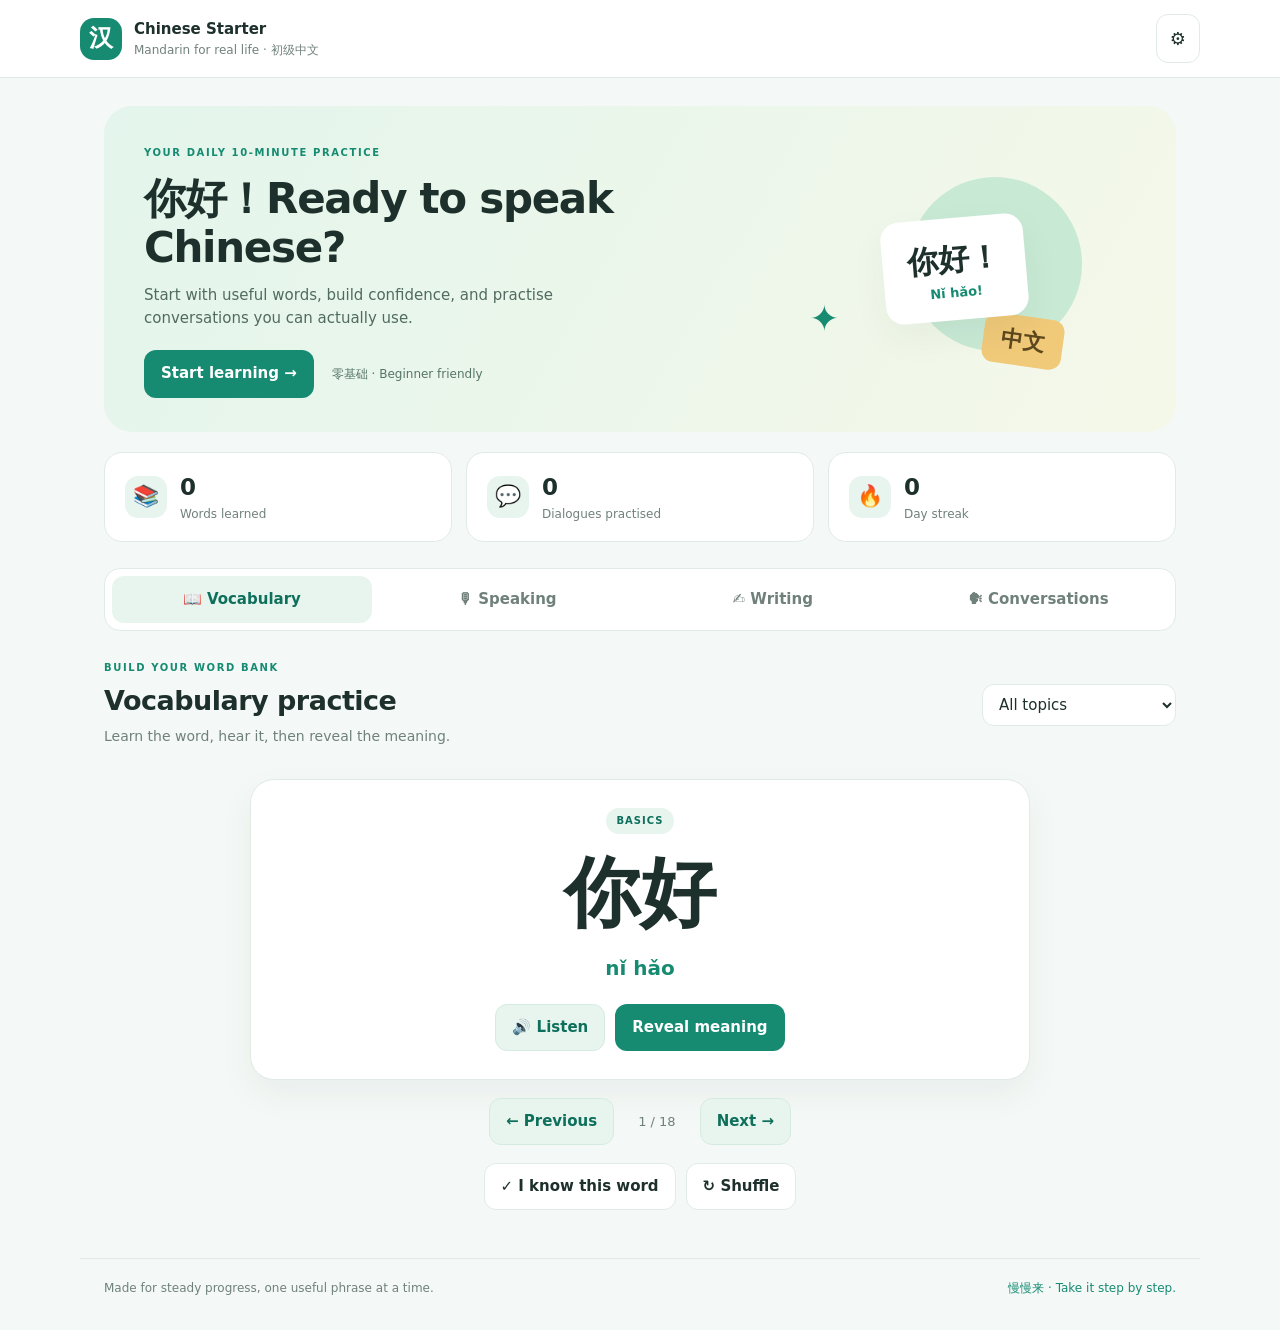
==== web/index.html @ 2f26beed "Update" ====
<!doctype html>
<html lang="en">
<head>
<meta charset="utf-8"><meta name="viewport" content="width=device-width,initial-scale=1,viewport-fit=cover">
<meta name="theme-color" content="#168b72"><meta name="description" content="Learn beginner Mandarin through vocabulary, speaking, writing and real-life conversations.">
<link rel="manifest" href="manifest.webmanifest"><link rel="stylesheet" href="styles.css">
<title>Chinese Starter · Mandarin for real life</title>
</head>
<body>
<header class="topbar">
  <div class="brand"><div class="logo">汉</div><div><strong>Chinese Starter</strong><small>Mandarin for real life · 初级中文</small></div></div>
  <button id="settingsBtn" class="icon-btn" aria-label="Settings">⚙</button>
</header>
<main>
<section class="hero">
  <div><span class="eyebrow">YOUR DAILY 10-MINUTE PRACTICE</span><h1>你好！Ready to speak Chinese?</h1><p>Start with useful words, build confidence, and practise conversations you can actually use.</p><div class="hero-actions"><button class="primary" data-go="vocab">Start learning <span>→</span></button><span class="hero-note">零基础 · Beginner friendly</span></div></div>
  <div class="hero-art" aria-hidden="true"><div class="sun"></div><div class="speech">你好！<small>Nǐ hǎo!</small></div><div class="book">中文</div><div class="plant">✦</div></div>
</section>
<section class="stats">
 <div class="stat"><span class="stat-icon">📚</span><div><strong id="wordsStat">0</strong><small>Words learned</small></div></div>
 <div class="stat"><span class="stat-icon">💬</span><div><strong id="dialogsStat">0</strong><small>Dialogues practised</small></div></div>
 <div class="stat"><span class="stat-icon">🔥</span><div><strong id="streakStat">0</strong><small>Day streak</small></div></div>
</section>
<nav class="tabs" aria-label="Learning sections">
<button class="tab active" data-tab="vocab">📖 Vocabulary</button><button class="tab" data-tab="speaking">🎙 Speaking</button><button class="tab" data-tab="writing">✍️ Writing</button><button class="tab" data-tab="conversation">🗣 Conversations</button>
</nav>
<section id="vocab" class="panel active">
 <div class="section-head"><div><span class="eyebrow">BUILD YOUR WORD BANK</span><h2>Vocabulary practice</h2><p>Learn the word, hear it, then reveal the meaning.</p></div><select id="vocabCategory" aria-label="Vocabulary category"><option value="all">All topics</option><option value="basics">Basics</option><option value="daily">Daily life</option><option value="work">At work</option><option value="meeting">Customer meetings</option></select></div>
 <div class="flashcard" id="flashcard"><span id="wordTag" class="pill">BASICS</span><div id="hanzi" class="hanzi">你好</div><div id="pinyin" class="pinyin">nǐ hǎo</div><div id="meaning" class="meaning hidden">Hello</div><div id="example" class="example hidden"></div><div class="card-actions"><button id="audioBtn" class="secondary">🔊 Listen</button><button id="revealBtn" class="primary">Reveal meaning</button></div></div>
 <div class="practice-nav"><button id="prevWord" class="secondary">← Previous</button><span id="wordCounter">1 / 1</span><button id="nextWord" class="secondary">Next →</button></div>
 <div class="inline-actions"><button id="knownBtn" class="outline">✓ I know this word</button><button id="shuffleBtn" class="outline">↻ Shuffle</button></div>
</section>
<section id="speaking" class="panel">
 <div class="section-head"><div><span class="eyebrow">LISTEN · REPEAT · IMPROVE</span><h2>Speaking studio</h2><p>Listen to a phrase, say it aloud, and check your confidence.</p></div></div>
 <div class="practice-card"><label for="speakTopic">Choose a phrase</label><select id="speakTopic"></select><div id="speakHanzi" class="hanzi medium">请再说一遍。</div><div id="speakPinyin" class="pinyin">qǐng zài shuō yí biàn</div><p id="speakMeaning" class="meaning">Please say that again.</p><div class="button-row"><button id="speakAudio" class="primary">🔊 Listen</button><button id="micBtn" class="secondary">🎙 Try speaking</button></div><p id="speechResult" class="feedback" aria-live="polite">Tip: speak slowly and clearly. Speech recognition varies by browser and device.</p><div class="self-rating"><span>How did it feel?</span><button data-rating="again">Try again</button><button data-rating="good">Good</button><button data-rating="easy">Easy</button></div></div>
 <div class="tip-box">💡 <strong>Beginner tip:</strong> Mandarin has four main tones. Copy the rhythm first; accuracy will improve with repetition.</div>
</section>
<section id="writing" class="panel">
 <div class="section-head"><div><span class="eyebrow">READ · COPY · RECALL</span><h2>Writing practice</h2><p>Copy the characters and test your memory.</p></div></div>
 <div class="practice-card writing-card"><div class="writing-top"><div><span class="pill">COPY THIS</span><div id="writeHanzi" class="hanzi">谢谢</div><div id="writePinyin" class="pinyin">xiè xie</div><p id="writeMeaning" class="meaning">Thank you</p></div><button id="writeAudio" class="secondary">🔊 Hear it</button></div><div class="writing-grid"><div class="trace"><span class="muted">Character guide</span><div id="traceHanzi">谢 谢</div><small>Look at each character's shape and order.</small></div><div><label for="writeInput">Write the Chinese characters</label><input id="writeInput" autocomplete="off" placeholder="Type the characters here"><label for="writePinyinInput">Or type the pinyin</label><input id="writePinyinInput" autocomplete="off" placeholder="e.g. xie xie"><button id="checkWriting" class="primary full">Check my answer</button><p id="writeFeedback" class="feedback" aria-live="polite"></p></div></div><button id="nextWriting" class="secondary">Next writing prompt →</button></div>
</section>
<section id="conversation" class="panel">
 <div class="section-head"><div><span class="eyebrow">REAL CHINESE FOR REAL SITUATIONS</span><h2>Conversation role-play</h2><p>Read both roles, listen to each line, and practise speaking naturally.</p></div></div>
 <div class="conversation-layout"><aside class="scenario-list" id="scenarioList"></aside><article class="dialogue"><div class="dialogue-head"><div><span class="pill" id="scenarioTag">DAILY LIFE</span><h3 id="scenarioTitle">Meeting someone</h3><p id="scenarioDesc">Introduce yourself politely.</p></div><button id="playAll" class="secondary">▶ Play lines</button></div><div id="dialogueLines" class="dialogue-lines"></div><div class="roleplay"><label for="roleSelect">Practise as</label><select id="roleSelect"><option value="A">Person A</option><option value="B">Person B</option></select><button id="roleplayBtn" class="primary">Start role-play</button><p id="roleplayPrompt" class="feedback">Choose a role and practise your lines aloud.</p></div><button id="completeDialogue" class="outline full">✓ Mark conversation complete</button></article></div>
</section>
</main>
<footer>Made for steady progress, one useful phrase at a time. <span>慢慢来 · Take it step by step.</span></footer>
<dialog id="settingsDialog"><form method="dialog" id="settingsForm"><div class="dialog-title"><div><span class="eyebrow">MAKE IT YOURS</span><h2>Settings</h2></div><button class="icon-btn" value="cancel" aria-label="Close">✕</button></div><label for="themeSelect">Appearance</label><select id="themeSelect"><option value="light">Light</option><option value="dark">Dark</option></select><label for="accentSelect">Accent colour</label><select id="accentSelect"><option value="#168b72">Jade green</option><option value="#3978d4">Calm blue</option><option value="#9a62c7">Lavender</option><option value="#e17848">Warm orange</option><option value="#d04e78">Rose</option></select><p class="muted">Your learning progress and preferences are stored on this device.</p><button class="primary full" id="saveSettings" value="default">Save settings</button></form></dialog>
<script src="app.js"></script>
</body></html>
---- web/styles.css ----
:root{--accent:#168b72;--accent-dark:#0e6f5b;--bg:#f4f8f6;--surface:#fff;--text:#1d302b;--muted:#70817b;--line:#e1ebe6;--soft:#e8f5ef;--shadow:0 14px 36px #173b2b0d}*{box-sizing:border-box}body{margin:0;background:var(--bg);color:var(--text);font:15px/1.55 Inter,ui-sans-serif,system-ui,-apple-system,"Segoe UI",sans-serif}button,input,select{font:inherit}button,select,input{border-radius:12px}button{cursor:pointer;transition:transform .15s,opacity .15s}button:hover{transform:translateY(-1px)}button:focus-visible,input:focus-visible,select:focus-visible{outline:3px solid #74c9b2;outline-offset:2px}.topbar{height:78px;display:flex;align-items:center;justify-content:space-between;padding:0 max(24px,calc((100vw - 1120px)/2));background:var(--surface);border-bottom:1px solid var(--line)}.brand{display:flex;align-items:center;gap:12px}.brand strong,.brand small{display:block}.brand small{font-size:12px;color:var(--muted)}.logo{display:grid;place-items:center;width:42px;height:42px;border-radius:14px;background:var(--accent);color:white;font-size:24px;font-weight:800}.icon-btn{border:1px solid var(--line);background:var(--surface);color:var(--text);padding:10px 13px;font-size:18px}main{max-width:1120px;margin:auto;padding:28px 24px 48px}.hero{display:grid;grid-template-columns:1.25fr .75fr;gap:24px;align-items:center;min-height:265px;padding:34px 40px;border-radius:28px;background:linear-gradient(120deg,#e3f5ec,#f5f8e9);overflow:hidden}.eyebrow{font-size:10px;letter-spacing:1.6px;font-weight:800;color:var(--accent)}h1{font-size:clamp(28px,4vw,42px);line-height:1.15;letter-spacing:-1.3px;margin:12px 0}h2{font-size:27px;line-height:1.2;letter-spacing:-.5px;margin:7px 0}h3{margin:8px 0;font-size:21px}p{margin:8px 0;color:var(--muted)}.hero p{max-width:490px;color:#516b60}.hero-actions{display:flex;align-items:center;gap:18px;margin-top:20px}.hero-note{font-size:12px;color:#567468}.primary,.secondary,.outline{padding:11px 16px;border:1px solid transparent;font-weight:700}.primary{background:var(--accent);color:#fff}.primary:hover{background:var(--accent-dark)}.secondary{background:var(--soft);color:var(--accent-dark);border-color:#d5ebe0}.outline{background:var(--surface);border-color:var(--line);color:var(--text)}.hero-art{height:200px;position:relative;display:grid;place-items:center}.sun{position:absolute;width:174px;height:174px;border-radius:50%;background:#c8e9d4;right:15%;top:8px}.speech{z-index:1;background:white;padding:17px 25px;border-radius:18px;box-shadow:var(--shadow);font-size:31px;font-weight:800;transform:rotate(-5deg);text-align:center}.speech small{display:block;font-size:13px;color:var(--accent);font-weight:600}.book{position:absolute;bottom:3px;right:20%;background:#f0c979;color:#5d481d;border-radius:12px;padding:8px 18px;font-size:22px;font-weight:800;transform:rotate(8deg)}.plant{position:absolute;left:10%;bottom:22px;font-size:36px;color:var(--accent)}.stats{display:grid;grid-template-columns:repeat(3,1fr);gap:14px;margin:20px 0}.stat{display:flex;align-items:center;gap:13px;background:var(--surface);padding:17px 20px;border:1px solid var(--line);border-radius:18px}.stat-icon{width:42px;height:42px;border-radius:13px;background:var(--soft);display:grid;place-items:center;font-size:21px}.stat strong,.stat small{display:block}.stat strong{font-size:23px}.stat small{color:var(--muted);font-size:12px}.tabs{display:flex;gap:6px;overflow:auto;padding:7px;background:var(--surface);border:1px solid var(--line);border-radius:16px;margin:26px 0 22px}.tab{white-space:nowrap;flex:1;padding:12px 14px;border:0;background:transparent;color:var(--muted);font-weight:700}.tab.active{background:var(--soft);color:var(--accent-dark)}.panel{display:none}.panel.active{display:block;animation:fade .22s ease}@keyframes fade{from{opacity:.5;transform:translateY(3px)}to{opacity:1;transform:none}}.section-head{display:flex;justify-content:space-between;align-items:center;gap:20px;margin:24px 0}.section-head p{font-size:14px}.section-head select,select,input{padding:10px 12px;border:1px solid var(--line);background:var(--surface);color:var(--text)}.flashcard,.practice-card{max-width:780px;margin:0 auto;background:var(--surface);border:1px solid var(--line);border-radius:24px;padding:28px;box-shadow:var(--shadow);text-align:center}.pill{display:inline-block;border-radius:999px;background:var(--soft);color:var(--accent-dark);padding:5px 10px;font-size:10px;letter-spacing:1px;font-weight:800}.hanzi{font-size:76px;font-weight:800;line-height:1.3;margin:10px 0;color:var(--text);font-family:"Noto Sans CJK SC","Microsoft YaHei",sans-serif}.hanzi.medium{font-size:52px}.pinyin{font-size:20px;color:var(--accent);font-weight:650}.meaning{font-weight:700;margin:10px 0;color:var(--text)}.example{padding:12px;background:var(--bg);border-radius:12px;margin:14px auto;max-width:540px}.hidden{display:none!important}.card-actions,.button-row{display:flex;justify-content:center;gap:10px;margin-top:20px}.practice-nav{display:flex;justify-content:center;align-items:center;gap:24px;margin:18px}.practice-nav span{font-size:13px;color:var(--muted)}.inline-actions{display:flex;justify-content:center;gap:10px}.practice-card{text-align:left;max-width:850px}.practice-card>label,.practice-card label,.dialog label,form label{display:block;font-size:12px;font-weight:750;margin:12px 0 6px;color:var(--muted)}.practice-card select{width:100%;max-width:100%}.practice-card .hanzi,.practice-card .pinyin,.practice-card .meaning{text-align:center}.feedback{font-size:13px;min-height:22px;margin:12px 0}.self-rating{display:flex;gap:8px;align-items:center;flex-wrap:wrap;border-top:1px solid var(--line);padding-top:16px;margin-top:18px}.self-rating span{margin-right:auto;color:var(--muted);font-size:13px}.self-rating button{background:var(--bg);border:1px solid var(--line);padding:7px 12px;color:var(--text)}.tip-box{max-width:850px;margin:15px auto;background:#fff8e7;color:#7c622a;border-radius:14px;padding:14px 17px;font-size:13px}.tip-box strong{color:#61491d}.writing-top{display:flex;justify-content:space-between;align-items:flex-start;border-bottom:1px solid var(--line);padding-bottom:20px}.writing-top .hanzi,.writing-top .pinyin,.writing-top .meaning{text-align:left}.writing-grid{display:grid;grid-template-columns:1fr 1fr;gap:22px;margin:20px 0}.trace{border:1px dashed #b8d6c8;background:var(--bg);border-radius:16px;padding:18px;text-align:center;display:flex;flex-direction:column;justify-content:center;min-height:210px}.trace #traceHanzi{font-size:55px;font-weight:800;color:#8db7a5;letter-spacing:9px;margin:12px 0}.trace small,.muted{color:var(--muted);font-size:12px}.writing-grid input{width:100%;margin-bottom:8px}.full{width:100%;margin-top:8px}.conversation-layout{display:grid;grid-template-columns:260px 1fr;gap:18px}.scenario-list{display:flex;flex-direction:column;gap:8px}.scenario-btn{text-align:left;padding:14px;background:var(--surface);border:1px solid var(--line);color:var(--text);border-radius:14px}.scenario-btn strong,.scenario-btn small{display:block}.scenario-btn small{color:var(--muted);margin-top:3px}.scenario-btn.active{border-color:var(--accent);background:var(--soft)}.dialogue{background:var(--surface);border:1px solid var(--line);border-radius:22px;padding:24px}.dialogue-head{display:flex;justify-content:space-between;gap:12px;align-items:flex-start;border-bottom:1px solid var(--line);padding-bottom:15px}.dialogue-head p{font-size:13px}.dialogue-lines{padding:14px 0}.line{display:grid;grid-template-columns:36px 1fr auto;gap:10px;align-items:center;padding:12px;border-radius:13px;margin:7px 0;background:var(--bg)}.line.mine{border:1px solid #a7d9c5;background:var(--soft)}.speaker{width:32px;height:32px;border-radius:50%;background:var(--surface);display:grid;place-items:center;font-weight:800;color:var(--accent)}.line strong{display:block;font-size:17px}.line .line-pinyin{color:var(--accent);font-size:12px}.line .line-en{font-size:12px;color:var(--muted)}.line button{background:transparent;border:1px solid var(--line);padding:7px}.roleplay{padding:15px;background:var(--bg);border-radius:14px;margin-bottom:12px}.roleplay select{margin-left:8px}.roleplay .primary{margin-left:8px}footer{max-width:1120px;margin:auto;padding:20px 24px 32px;color:var(--muted);font-size:12px;border-top:1px solid var(--line);display:flex;justify-content:space-between}footer span{color:var(--accent)}dialog{border:1px solid var(--line);border-radius:22px;background:var(--surface);color:var(--text);padding:24px;width:min(420px,calc(100% - 32px));box-shadow:0 20px 80px #0003}dialog::backdrop{background:#10251d80}.dialog-title{display:flex;justify-content:space-between;align-items:center;margin-bottom:20px}dialog select{width:100%;margin-bottom:10px}body.dark{--bg:#14211d;--surface:#1d2d27;--text:#e9f4ee;--muted:#a5b8af;--line:#31483e;--soft:#263f35;--shadow:0 14px 36px #0002}body.dark .hero{background:linear-gradient(120deg,#223e32,#303d2c)}body.dark .hero p{color:#c0d1c7}body.dark .tip-box{background:#3e3825;color:#f3dca0}body.dark .tip-box strong{color:#ffe8a9}body.dark .sun{background:#315d48}body.dark .speech{background:#e9f4ee;color:#1d302b}body.dark .book{color:#493715}body.dark .line.mine{background:#263f35}body.dark .hero-note{color:#b5cfc0}@media(max-width:720px){main{padding:18px 14px 32px}.topbar{height:68px;padding:0 16px}.hero{grid-template-columns:1fr;padding:25px 22px;min-height:auto}.hero-art{height:130px}.sun{width:120px;height:120px;right:25%;top:0}.speech{font-size:25px;padding:10px 20px}.book{right:24%;bottom:0}.plant{left:16%;bottom:12px}.stats{gap:8px}.stat{padding:12px 9px;gap:7px;flex-direction:column;align-items:flex-start}.stat-icon{width:32px;height:32px;font-size:17px}.stat strong{font-size:19px}.stat small{font-size:10px}.tabs{margin:20px 0 16px}.tab{padding:10px;font-size:12px}.section-head{align-items:flex-start;flex-direction:column}.section-head select{width:100%}.flashcard,.practice-card{padding:20px 15px}.hanzi{font-size:64px}.writing-grid{grid-template-columns:1fr}.trace{min-height:150px}.conversation-layout{grid-template-columns:1fr}.scenario-list{display:grid;grid-template-columns:1fr 1fr}.scenario-btn{padding:11px}.dialogue{padding:15px}.dialogue-head{flex-direction:column}.line{grid-template-columns:30px 1fr auto;gap:7px;padding:9px}.line strong{font-size:16px}.roleplay select,.roleplay .primary{margin:8px 5px 0 0}footer{padding:18px 15px;gap:12px;flex-direction:column}}
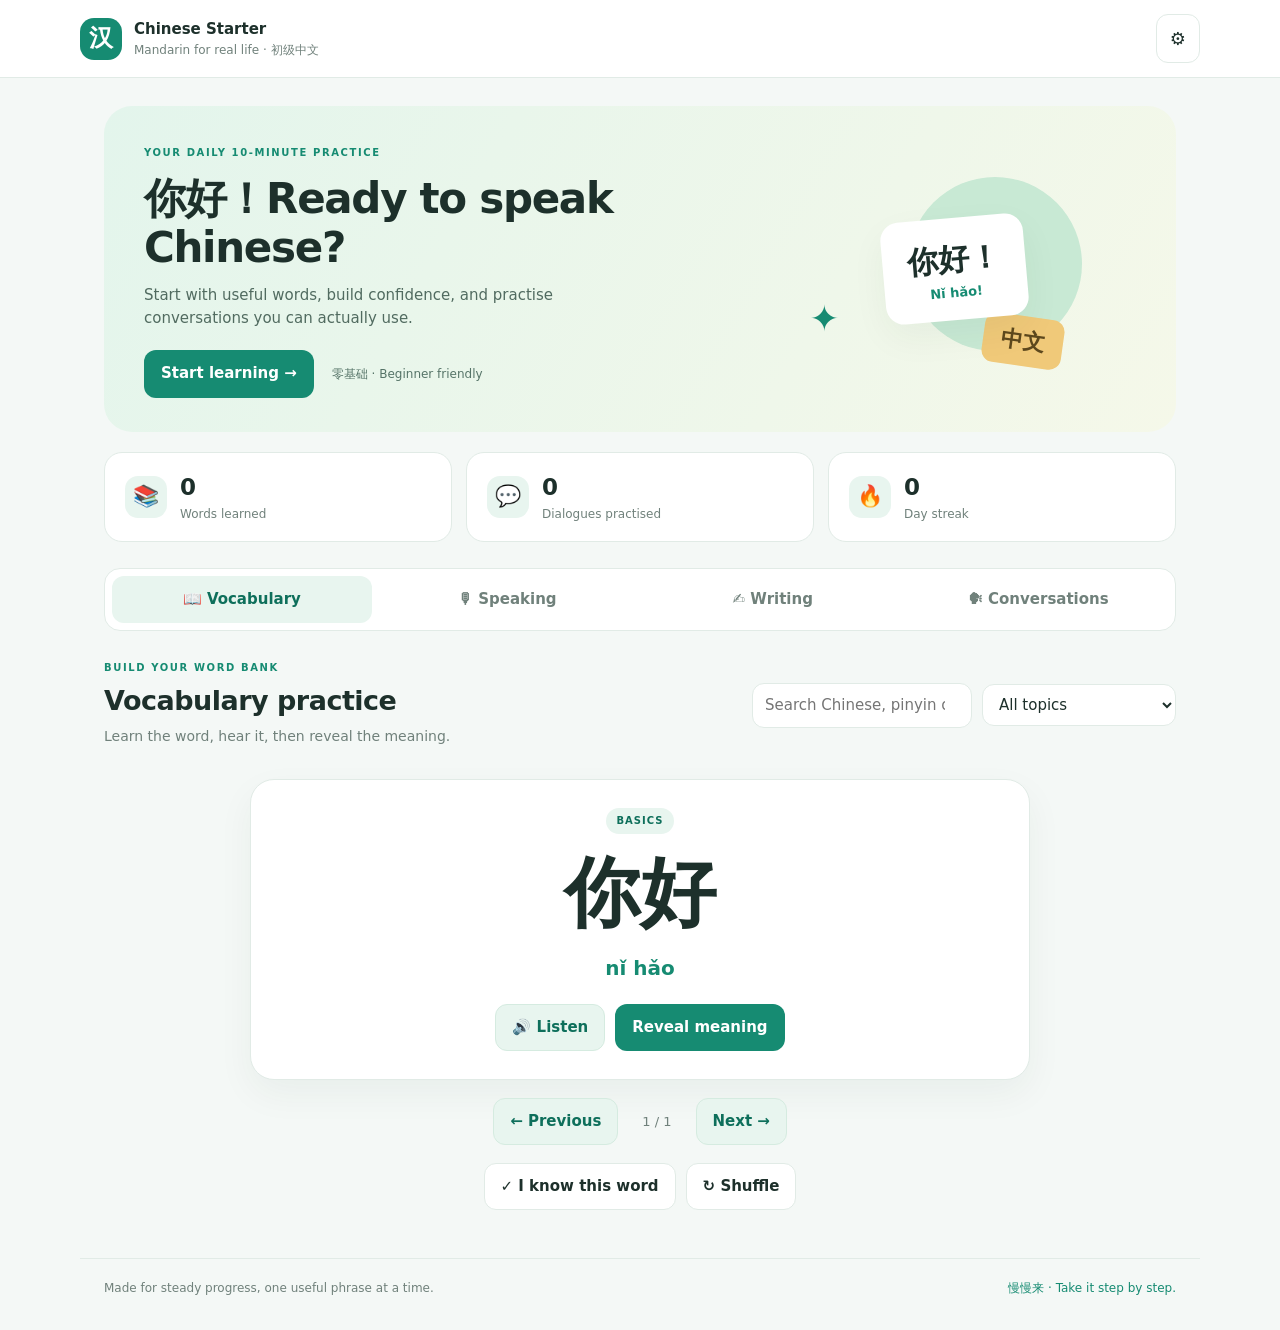
==== commit fbdb67a6: "Update" ====
--- a/web/index.html
+++ b/web/index.html
@@ -25,7 +25,7 @@
 <button class="tab active" data-tab="vocab">📖 Vocabulary</button><button class="tab" data-tab="speaking">🎙 Speaking</button><button class="tab" data-tab="writing">✍️ Writing</button><button class="tab" data-tab="conversation">🗣 Conversations</button>
 </nav>
 <section id="vocab" class="panel active">
- <div class="section-head"><div><span class="eyebrow">BUILD YOUR WORD BANK</span><h2>Vocabulary practice</h2><p>Learn the word, hear it, then reveal the meaning.</p></div><select id="vocabCategory" aria-label="Vocabulary category"><option value="all">All topics</option><option value="basics">Basics</option><option value="daily">Daily life</option><option value="work">At work</option><option value="meeting">Customer meetings</option></select></div>
+ <div class="section-head"><div><span class="eyebrow">BUILD YOUR WORD BANK</span><h2>Vocabulary practice</h2><p>Learn the word, hear it, then reveal the meaning.</p></div><div class="vocab-controls"><input id="vocabSearch" type="search" placeholder="Search Chinese, pinyin or English…" aria-label="Search vocabulary"><select id="vocabCategory" aria-label="Vocabulary category"><option value="all">All topics</option><option value="basics">Basics</option><option value="daily">Daily life</option><option value="work">At work</option><option value="meeting">Customer meetings</option></select></div></div>
  <div class="flashcard" id="flashcard"><span id="wordTag" class="pill">BASICS</span><div id="hanzi" class="hanzi">你好</div><div id="pinyin" class="pinyin">nǐ hǎo</div><div id="meaning" class="meaning hidden">Hello</div><div id="example" class="example hidden"></div><div class="card-actions"><button id="audioBtn" class="secondary">🔊 Listen</button><button id="revealBtn" class="primary">Reveal meaning</button></div></div>
  <div class="practice-nav"><button id="prevWord" class="secondary">← Previous</button><span id="wordCounter">1 / 1</span><button id="nextWord" class="secondary">Next →</button></div>
  <div class="inline-actions"><button id="knownBtn" class="outline">✓ I know this word</button><button id="shuffleBtn" class="outline">↻ Shuffle</button></div>
@@ -41,7 +41,7 @@
 </section>
 <section id="conversation" class="panel">
  <div class="section-head"><div><span class="eyebrow">REAL CHINESE FOR REAL SITUATIONS</span><h2>Conversation role-play</h2><p>Read both roles, listen to each line, and practise speaking naturally.</p></div></div>
- <div class="conversation-layout"><aside class="scenario-list" id="scenarioList"></aside><article class="dialogue"><div class="dialogue-head"><div><span class="pill" id="scenarioTag">DAILY LIFE</span><h3 id="scenarioTitle">Meeting someone</h3><p id="scenarioDesc">Introduce yourself politely.</p></div><button id="playAll" class="secondary">▶ Play lines</button></div><div id="dialogueLines" class="dialogue-lines"></div><div class="roleplay"><label for="roleSelect">Practise as</label><select id="roleSelect"><option value="A">Person A</option><option value="B">Person B</option></select><button id="roleplayBtn" class="primary">Start role-play</button><p id="roleplayPrompt" class="feedback">Choose a role and practise your lines aloud.</p></div><button id="completeDialogue" class="outline full">✓ Mark conversation complete</button></article></div>
+ <div class="conversation-tip">Choose a situation, listen to each line, then practise your role. Customer dialogues use polite 您 (nín).</div><div class="conversation-layout"><aside class="scenario-list" id="scenarioList"></aside><article class="dialogue"><div class="dialogue-head"><div><span class="pill" id="scenarioTag">DAILY LIFE</span><h3 id="scenarioTitle">Meeting someone</h3><p id="scenarioDesc">Introduce yourself politely.</p></div><button id="playAll" class="secondary">▶ Play lines</button></div><div id="dialogueLines" class="dialogue-lines"></div><div class="roleplay"><label for="roleSelect">Practise as</label><select id="roleSelect"><option value="A">Person A</option><option value="B">Person B</option></select><button id="roleplayBtn" class="primary">Start role-play</button><p id="roleplayPrompt" class="feedback">Choose a role and practise your lines aloud.</p></div><button id="completeDialogue" class="outline full">✓ Mark conversation complete</button></article></div>
 </section>
 </main>
 <footer>Made for steady progress, one useful phrase at a time. <span>慢慢来 · Take it step by step.</span></footer>
--- a/web/styles.css
+++ b/web/styles.css
@@ -1 +1,11 @@
-:root{--accent:#168b72;--accent-dark:#0e6f5b;--bg:#f4f8f6;--surface:#fff;--text:#1d302b;--muted:#70817b;--line:#e1ebe6;--soft:#e8f5ef;--shadow:0 14px 36px #173b2b0d}*{box-sizing:border-box}body{margin:0;background:var(--bg);color:var(--text);font:15px/1.55 Inter,ui-sans-serif,system-ui,-apple-system,"Segoe UI",sans-serif}button,input,select{font:inherit}button,select,input{border-radius:12px}button{cursor:pointer;transition:transform .15s,opacity .15s}button:hover{transform:translateY(-1px)}button:focus-visible,input:focus-visible,select:focus-visible{outline:3px solid #74c9b2;outline-offset:2px}.topbar{height:78px;display:flex;align-items:center;justify-content:space-between;padding:0 max(24px,calc((100vw - 1120px)/2));background:var(--surface);border-bottom:1px solid var(--line)}.brand{display:flex;align-items:center;gap:12px}.brand strong,.brand small{display:block}.brand small{font-size:12px;color:var(--muted)}.logo{display:grid;place-items:center;width:42px;height:42px;border-radius:14px;background:var(--accent);color:white;font-size:24px;font-weight:800}.icon-btn{border:1px solid var(--line);background:var(--surface);color:var(--text);padding:10px 13px;font-size:18px}main{max-width:1120px;margin:auto;padding:28px 24px 48px}.hero{display:grid;grid-template-columns:1.25fr .75fr;gap:24px;align-items:center;min-height:265px;padding:34px 40px;border-radius:28px;background:linear-gradient(120deg,#e3f5ec,#f5f8e9);overflow:hidden}.eyebrow{font-size:10px;letter-spacing:1.6px;font-weight:800;color:var(--accent)}h1{font-size:clamp(28px,4vw,42px);line-height:1.15;letter-spacing:-1.3px;margin:12px 0}h2{font-size:27px;line-height:1.2;letter-spacing:-.5px;margin:7px 0}h3{margin:8px 0;font-size:21px}p{margin:8px 0;color:var(--muted)}.hero p{max-width:490px;color:#516b60}.hero-actions{display:flex;align-items:center;gap:18px;margin-top:20px}.hero-note{font-size:12px;color:#567468}.primary,.secondary,.outline{padding:11px 16px;border:1px solid transparent;font-weight:700}.primary{background:var(--accent);color:#fff}.primary:hover{background:var(--accent-dark)}.secondary{background:var(--soft);color:var(--accent-dark);border-color:#d5ebe0}.outline{background:var(--surface);border-color:var(--line);color:var(--text)}.hero-art{height:200px;position:relative;display:grid;place-items:center}.sun{position:absolute;width:174px;height:174px;border-radius:50%;background:#c8e9d4;right:15%;top:8px}.speech{z-index:1;background:white;padding:17px 25px;border-radius:18px;box-shadow:var(--shadow);font-size:31px;font-weight:800;transform:rotate(-5deg);text-align:center}.speech small{display:block;font-size:13px;color:var(--accent);font-weight:600}.book{position:absolute;bottom:3px;right:20%;background:#f0c979;color:#5d481d;border-radius:12px;padding:8px 18px;font-size:22px;font-weight:800;transform:rotate(8deg)}.plant{position:absolute;left:10%;bottom:22px;font-size:36px;color:var(--accent)}.stats{display:grid;grid-template-columns:repeat(3,1fr);gap:14px;margin:20px 0}.stat{display:flex;align-items:center;gap:13px;background:var(--surface);padding:17px 20px;border:1px solid var(--line);border-radius:18px}.stat-icon{width:42px;height:42px;border-radius:13px;background:var(--soft);display:grid;place-items:center;font-size:21px}.stat strong,.stat small{display:block}.stat strong{font-size:23px}.stat small{color:var(--muted);font-size:12px}.tabs{display:flex;gap:6px;overflow:auto;padding:7px;background:var(--surface);border:1px solid var(--line);border-radius:16px;margin:26px 0 22px}.tab{white-space:nowrap;flex:1;padding:12px 14px;border:0;background:transparent;color:var(--muted);font-weight:700}.tab.active{background:var(--soft);color:var(--accent-dark)}.panel{display:none}.panel.active{display:block;animation:fade .22s ease}@keyframes fade{from{opacity:.5;transform:translateY(3px)}to{opacity:1;transform:none}}.section-head{display:flex;justify-content:space-between;align-items:center;gap:20px;margin:24px 0}.section-head p{font-size:14px}.section-head select,select,input{padding:10px 12px;border:1px solid var(--line);background:var(--surface);color:var(--text)}.flashcard,.practice-card{max-width:780px;margin:0 auto;background:var(--surface);border:1px solid var(--line);border-radius:24px;padding:28px;box-shadow:var(--shadow);text-align:center}.pill{display:inline-block;border-radius:999px;background:var(--soft);color:var(--accent-dark);padding:5px 10px;font-size:10px;letter-spacing:1px;font-weight:800}.hanzi{font-size:76px;font-weight:800;line-height:1.3;margin:10px 0;color:var(--text);font-family:"Noto Sans CJK SC","Microsoft YaHei",sans-serif}.hanzi.medium{font-size:52px}.pinyin{font-size:20px;color:var(--accent);font-weight:650}.meaning{font-weight:700;margin:10px 0;color:var(--text)}.example{padding:12px;background:var(--bg);border-radius:12px;margin:14px auto;max-width:540px}.hidden{display:none!important}.card-actions,.button-row{display:flex;justify-content:center;gap:10px;margin-top:20px}.practice-nav{display:flex;justify-content:center;align-items:center;gap:24px;margin:18px}.practice-nav span{font-size:13px;color:var(--muted)}.inline-actions{display:flex;justify-content:center;gap:10px}.practice-card{text-align:left;max-width:850px}.practice-card>label,.practice-card label,.dialog label,form label{display:block;font-size:12px;font-weight:750;margin:12px 0 6px;color:var(--muted)}.practice-card select{width:100%;max-width:100%}.practice-card .hanzi,.practice-card .pinyin,.practice-card .meaning{text-align:center}.feedback{font-size:13px;min-height:22px;margin:12px 0}.self-rating{display:flex;gap:8px;align-items:center;flex-wrap:wrap;border-top:1px solid var(--line);padding-top:16px;margin-top:18px}.self-rating span{margin-right:auto;color:var(--muted);font-size:13px}.self-rating button{background:var(--bg);border:1px solid var(--line);padding:7px 12px;color:var(--text)}.tip-box{max-width:850px;margin:15px auto;background:#fff8e7;color:#7c622a;border-radius:14px;padding:14px 17px;font-size:13px}.tip-box strong{color:#61491d}.writing-top{display:flex;justify-content:space-between;align-items:flex-start;border-bottom:1px solid var(--line);padding-bottom:20px}.writing-top .hanzi,.writing-top .pinyin,.writing-top .meaning{text-align:left}.writing-grid{display:grid;grid-template-columns:1fr 1fr;gap:22px;margin:20px 0}.trace{border:1px dashed #b8d6c8;background:var(--bg);border-radius:16px;padding:18px;text-align:center;display:flex;flex-direction:column;justify-content:center;min-height:210px}.trace #traceHanzi{font-size:55px;font-weight:800;color:#8db7a5;letter-spacing:9px;margin:12px 0}.trace small,.muted{color:var(--muted);font-size:12px}.writing-grid input{width:100%;margin-bottom:8px}.full{width:100%;margin-top:8px}.conversation-layout{display:grid;grid-template-columns:260px 1fr;gap:18px}.scenario-list{display:flex;flex-direction:column;gap:8px}.scenario-btn{text-align:left;padding:14px;background:var(--surface);border:1px solid var(--line);color:var(--text);border-radius:14px}.scenario-btn strong,.scenario-btn small{display:block}.scenario-btn small{color:var(--muted);margin-top:3px}.scenario-btn.active{border-color:var(--accent);background:var(--soft)}.dialogue{background:var(--surface);border:1px solid var(--line);border-radius:22px;padding:24px}.dialogue-head{display:flex;justify-content:space-between;gap:12px;align-items:flex-start;border-bottom:1px solid var(--line);padding-bottom:15px}.dialogue-head p{font-size:13px}.dialogue-lines{padding:14px 0}.line{display:grid;grid-template-columns:36px 1fr auto;gap:10px;align-items:center;padding:12px;border-radius:13px;margin:7px 0;background:var(--bg)}.line.mine{border:1px solid #a7d9c5;background:var(--soft)}.speaker{width:32px;height:32px;border-radius:50%;background:var(--surface);display:grid;place-items:center;font-weight:800;color:var(--accent)}.line strong{display:block;font-size:17px}.line .line-pinyin{color:var(--accent);font-size:12px}.line .line-en{font-size:12px;color:var(--muted)}.line button{background:transparent;border:1px solid var(--line);padding:7px}.roleplay{padding:15px;background:var(--bg);border-radius:14px;margin-bottom:12px}.roleplay select{margin-left:8px}.roleplay .primary{margin-left:8px}footer{max-width:1120px;margin:auto;padding:20px 24px 32px;color:var(--muted);font-size:12px;border-top:1px solid var(--line);display:flex;justify-content:space-between}footer span{color:var(--accent)}dialog{border:1px solid var(--line);border-radius:22px;background:var(--surface);color:var(--text);padding:24px;width:min(420px,calc(100% - 32px));box-shadow:0 20px 80px #0003}dialog::backdrop{background:#10251d80}.dialog-title{display:flex;justify-content:space-between;align-items:center;margin-bottom:20px}dialog select{width:100%;margin-bottom:10px}body.dark{--bg:#14211d;--surface:#1d2d27;--text:#e9f4ee;--muted:#a5b8af;--line:#31483e;--soft:#263f35;--shadow:0 14px 36px #0002}body.dark .hero{background:linear-gradient(120deg,#223e32,#303d2c)}body.dark .hero p{color:#c0d1c7}body.dark .tip-box{background:#3e3825;color:#f3dca0}body.dark .tip-box strong{color:#ffe8a9}body.dark .sun{background:#315d48}body.dark .speech{background:#e9f4ee;color:#1d302b}body.dark .book{color:#493715}body.dark .line.mine{background:#263f35}body.dark .hero-note{color:#b5cfc0}@media(max-width:720px){main{padding:18px 14px 32px}.topbar{height:68px;padding:0 16px}.hero{grid-template-columns:1fr;padding:25px 22px;min-height:auto}.hero-art{height:130px}.sun{width:120px;height:120px;right:25%;top:0}.speech{font-size:25px;padding:10px 20px}.book{right:24%;bottom:0}.plant{left:16%;bottom:12px}.stats{gap:8px}.stat{padding:12px 9px;gap:7px;flex-direction:column;align-items:flex-start}.stat-icon{width:32px;height:32px;font-size:17px}.stat strong{font-size:19px}.stat small{font-size:10px}.tabs{margin:20px 0 16px}.tab{padding:10px;font-size:12px}.section-head{align-items:flex-start;flex-direction:column}.section-head select{width:100%}.flashcard,.practice-card{padding:20px 15px}.hanzi{font-size:64px}.writing-grid{grid-template-columns:1fr}.trace{min-height:150px}.conversation-layout{grid-template-columns:1fr}.scenario-list{display:grid;grid-template-columns:1fr 1fr}.scenario-btn{padding:11px}.dialogue{padding:15px}.dialogue-head{flex-direction:column}.line{grid-template-columns:30px 1fr auto;gap:7px;padding:9px}.line strong{font-size:16px}.roleplay select,.roleplay .primary{margin:8px 5px 0 0}footer{padding:18px 15px;gap:12px;flex-direction:column}}+:root{--accent:#168b72;--accent-dark:#0e6f5b;--bg:#f4f8f6;--surface:#fff;--text:#1d302b;--muted:#70817b;--line:#e1ebe6;--soft:#e8f5ef;--shadow:0 14px 36px #173b2b0d}*{box-sizing:border-box}body{margin:0;background:var(--bg);color:var(--text);font:15px/1.55 Inter,ui-sans-serif,system-ui,-apple-system,"Segoe UI",sans-serif}button,input,select{font:inherit}button,select,input{border-radius:12px}button{cursor:pointer;transition:transform .15s,opacity .15s}button:hover{transform:translateY(-1px)}button:focus-visible,input:focus-visible,select:focus-visible{outline:3px solid #74c9b2;outline-offset:2px}.topbar{height:78px;display:flex;align-items:center;justify-content:space-between;padding:0 max(24px,calc((100vw - 1120px)/2));background:var(--surface);border-bottom:1px solid var(--line)}.brand{display:flex;align-items:center;gap:12px}.brand strong,.brand small{display:block}.brand small{font-size:12px;color:var(--muted)}.logo{display:grid;place-items:center;width:42px;height:42px;border-radius:14px;background:var(--accent);color:white;font-size:24px;font-weight:800}.icon-btn{border:1px solid var(--line);background:var(--surface);color:var(--text);padding:10px 13px;font-size:18px}main{max-width:1120px;margin:auto;padding:28px 24px 48px}.hero{display:grid;grid-template-columns:1.25fr .75fr;gap:24px;align-items:center;min-height:265px;padding:34px 40px;border-radius:28px;background:linear-gradient(120deg,#e3f5ec,#f5f8e9);overflow:hidden}.eyebrow{font-size:10px;letter-spacing:1.6px;font-weight:800;color:var(--accent)}h1{font-size:clamp(28px,4vw,42px);line-height:1.15;letter-spacing:-1.3px;margin:12px 0}h2{font-size:27px;line-height:1.2;letter-spacing:-.5px;margin:7px 0}h3{margin:8px 0;font-size:21px}p{margin:8px 0;color:var(--muted)}.hero p{max-width:490px;color:#516b60}.hero-actions{display:flex;align-items:center;gap:18px;margin-top:20px}.hero-note{font-size:12px;color:#567468}.primary,.secondary,.outline{padding:11px 16px;border:1px solid transparent;font-weight:700}.primary{background:var(--accent);color:#fff}.primary:hover{background:var(--accent-dark)}.secondary{background:var(--soft);color:var(--accent-dark);border-color:#d5ebe0}.outline{background:var(--surface);border-color:var(--line);color:var(--text)}.hero-art{height:200px;position:relative;display:grid;place-items:center}.sun{position:absolute;width:174px;height:174px;border-radius:50%;background:#c8e9d4;right:15%;top:8px}.speech{z-index:1;background:white;padding:17px 25px;border-radius:18px;box-shadow:var(--shadow);font-size:31px;font-weight:800;transform:rotate(-5deg);text-align:center}.speech small{display:block;font-size:13px;color:var(--accent);font-weight:600}.book{position:absolute;bottom:3px;right:20%;background:#f0c979;color:#5d481d;border-radius:12px;padding:8px 18px;font-size:22px;font-weight:800;transform:rotate(8deg)}.plant{position:absolute;left:10%;bottom:22px;font-size:36px;color:var(--accent)}.stats{display:grid;grid-template-columns:repeat(3,1fr);gap:14px;margin:20px 0}.stat{display:flex;align-items:center;gap:13px;background:var(--surface);padding:17px 20px;border:1px solid var(--line);border-radius:18px}.stat-icon{width:42px;height:42px;border-radius:13px;background:var(--soft);display:grid;place-items:center;font-size:21px}.stat strong,.stat small{display:block}.stat strong{font-size:23px}.stat small{color:var(--muted);font-size:12px}.tabs{display:flex;gap:6px;overflow:auto;padding:7px;background:var(--surface);border:1px solid var(--line);border-radius:16px;margin:26px 0 22px}.tab{white-space:nowrap;flex:1;padding:12px 14px;border:0;background:transparent;color:var(--muted);font-weight:700}.tab.active{background:var(--soft);color:var(--accent-dark)}.panel{display:none}.panel.active{display:block;animation:fade .22s ease}@keyframes fade{from{opacity:.5;transform:translateY(3px)}to{opacity:1;transform:none}}.section-head{display:flex;justify-content:space-between;align-items:center;gap:20px;margin:24px 0}.section-head p{font-size:14px}.section-head select,select,input{padding:10px 12px;border:1px solid var(--line);background:var(--surface);color:var(--text)}.flashcard,.practice-card{max-width:780px;margin:0 auto;background:var(--surface);border:1px solid var(--line);border-radius:24px;padding:28px;box-shadow:var(--shadow);text-align:center}.pill{display:inline-block;border-radius:999px;background:var(--soft);color:var(--accent-dark);padding:5px 10px;font-size:10px;letter-spacing:1px;font-weight:800}.hanzi{font-size:76px;font-weight:800;line-height:1.3;margin:10px 0;color:var(--text);font-family:"Noto Sans CJK SC","Microsoft YaHei",sans-serif}.hanzi.medium{font-size:52px}.pinyin{font-size:20px;color:var(--accent);font-weight:650}.meaning{font-weight:700;margin:10px 0;color:var(--text)}.example{padding:12px;background:var(--bg);border-radius:12px;margin:14px auto;max-width:540px}.hidden{display:none!important}.card-actions,.button-row{display:flex;justify-content:center;gap:10px;margin-top:20px}.practice-nav{display:flex;justify-content:center;align-items:center;gap:24px;margin:18px}.practice-nav span{font-size:13px;color:var(--muted)}.inline-actions{display:flex;justify-content:center;gap:10px}.practice-card{text-align:left;max-width:850px}.practice-card>label,.practice-card label,.dialog label,form label{display:block;font-size:12px;font-weight:750;margin:12px 0 6px;color:var(--muted)}.practice-card select{width:100%;max-width:100%}.practice-card .hanzi,.practice-card .pinyin,.practice-card .meaning{text-align:center}.feedback{font-size:13px;min-height:22px;margin:12px 0}.self-rating{display:flex;gap:8px;align-items:center;flex-wrap:wrap;border-top:1px solid var(--line);padding-top:16px;margin-top:18px}.self-rating span{margin-right:auto;color:var(--muted);font-size:13px}.self-rating button{background:var(--bg);border:1px solid var(--line);padding:7px 12px;color:var(--text)}.tip-box{max-width:850px;margin:15px auto;background:#fff8e7;color:#7c622a;border-radius:14px;padding:14px 17px;font-size:13px}.tip-box strong{color:#61491d}.writing-top{display:flex;justify-content:space-between;align-items:flex-start;border-bottom:1px solid var(--line);padding-bottom:20px}.writing-top .hanzi,.writing-top .pinyin,.writing-top .meaning{text-align:left}.writing-grid{display:grid;grid-template-columns:1fr 1fr;gap:22px;margin:20px 0}.trace{border:1px dashed #b8d6c8;background:var(--bg);border-radius:16px;padding:18px;text-align:center;display:flex;flex-direction:column;justify-content:center;min-height:210px}.trace #traceHanzi{font-size:55px;font-weight:800;color:#8db7a5;letter-spacing:9px;margin:12px 0}.trace small,.muted{color:var(--muted);font-size:12px}.writing-grid input{width:100%;margin-bottom:8px}.full{width:100%;margin-top:8px}.conversation-layout{display:grid;grid-template-columns:260px 1fr;gap:18px}.scenario-list{display:flex;flex-direction:column;gap:8px}.scenario-btn{text-align:left;padding:14px;background:var(--surface);border:1px solid var(--line);color:var(--text);border-radius:14px}.scenario-btn strong,.scenario-btn small{display:block}.scenario-btn small{color:var(--muted);margin-top:3px}.scenario-btn.active{border-color:var(--accent);background:var(--soft)}.dialogue{background:var(--surface);border:1px solid var(--line);border-radius:22px;padding:24px}.dialogue-head{display:flex;justify-content:space-between;gap:12px;align-items:flex-start;border-bottom:1px solid var(--line);padding-bottom:15px}.dialogue-head p{font-size:13px}.dialogue-lines{padding:14px 0}.line{display:grid;grid-template-columns:36px 1fr auto;gap:10px;align-items:center;padding:12px;border-radius:13px;margin:7px 0;background:var(--bg)}.line.mine{border:1px solid #a7d9c5;background:var(--soft)}.speaker{width:32px;height:32px;border-radius:50%;background:var(--surface);display:grid;place-items:center;font-weight:800;color:var(--accent)}.line strong{display:block;font-size:17px}.line .line-pinyin{color:var(--accent);font-size:12px}.line .line-en{font-size:12px;color:var(--muted)}.line button{background:transparent;border:1px solid var(--line);padding:7px}.roleplay{padding:15px;background:var(--bg);border-radius:14px;margin-bottom:12px}.roleplay select{margin-left:8px}.roleplay .primary{margin-left:8px}footer{max-width:1120px;margin:auto;padding:20px 24px 32px;color:var(--muted);font-size:12px;border-top:1px solid var(--line);display:flex;justify-content:space-between}footer span{color:var(--accent)}dialog{border:1px solid var(--line);border-radius:22px;background:var(--surface);color:var(--text);padding:24px;width:min(420px,calc(100% - 32px));box-shadow:0 20px 80px #0003}dialog::backdrop{background:#10251d80}.dialog-title{display:flex;justify-content:space-between;align-items:center;margin-bottom:20px}dialog select{width:100%;margin-bottom:10px}body.dark{--bg:#14211d;--surface:#1d2d27;--text:#e9f4ee;--muted:#a5b8af;--line:#31483e;--soft:#263f35;--shadow:0 14px 36px #0002}body.dark .hero{background:linear-gradient(120deg,#223e32,#303d2c)}body.dark .hero p{color:#c0d1c7}body.dark .tip-box{background:#3e3825;color:#f3dca0}body.dark .tip-box strong{color:#ffe8a9}body.dark .sun{background:#315d48}body.dark .speech{background:#e9f4ee;color:#1d302b}body.dark .book{color:#493715}body.dark .line.mine{background:#263f35}body.dark .hero-note{color:#b5cfc0}@media(max-width:720px){main{padding:18px 14px 32px}.topbar{height:68px;padding:0 16px}.hero{grid-template-columns:1fr;padding:25px 22px;min-height:auto}.hero-art{height:130px}.sun{width:120px;height:120px;right:25%;top:0}.speech{font-size:25px;padding:10px 20px}.book{right:24%;bottom:0}.plant{left:16%;bottom:12px}.stats{gap:8px}.stat{padding:12px 9px;gap:7px;flex-direction:column;align-items:flex-start}.stat-icon{width:32px;height:32px;font-size:17px}.stat strong{font-size:19px}.stat small{font-size:10px}.tabs{margin:20px 0 16px}.tab{padding:10px;font-size:12px}.section-head{align-items:flex-start;flex-direction:column}.section-head select{width:100%}.flashcard,.practice-card{padding:20px 15px}.hanzi{font-size:64px}.writing-grid{grid-template-columns:1fr}.trace{min-height:150px}.conversation-layout{grid-template-columns:1fr}.scenario-list{display:grid;grid-template-columns:1fr 1fr}.scenario-btn{padding:11px}.dialogue{padding:15px}.dialogue-head{flex-direction:column}.line{grid-template-columns:30px 1fr auto;gap:7px;padding:9px}.line strong{font-size:16px}.roleplay select,.roleplay .primary{margin:8px 5px 0 0}footer{padding:18px 15px;gap:12px;flex-direction:column}}
+/* v2 usability polish */
+.vocab-controls{display:flex;gap:10px;align-items:center;flex-wrap:wrap}
+.vocab-controls input{flex:1;min-width:210px}
+.vocab-controls select{min-width:150px}
+.conversation-tip{background:var(--soft);color:var(--accent-dark);padding:13px 16px;border-radius:14px;font-size:13px;margin:-5px 0 16px}
+button{min-height:42px}
+.line button{min-width:42px;min-height:42px}
+.tab{border-radius:12px}
+.scenario-btn:focus-visible,.line button:focus-visible{outline:3px solid #74c9b2;outline-offset:2px}
+@media(max-width:720px){.vocab-controls{width:100%}.vocab-controls input,.vocab-controls select{width:100%;min-width:0}.card-actions>*{flex:1}.inline-actions>*{flex:1}.practice-nav{gap:12px}.practice-nav button{padding:9px 10px}.hanzi.medium{font-size:42px}.self-rating span{width:100%}.conversation-tip{font-size:12px}}
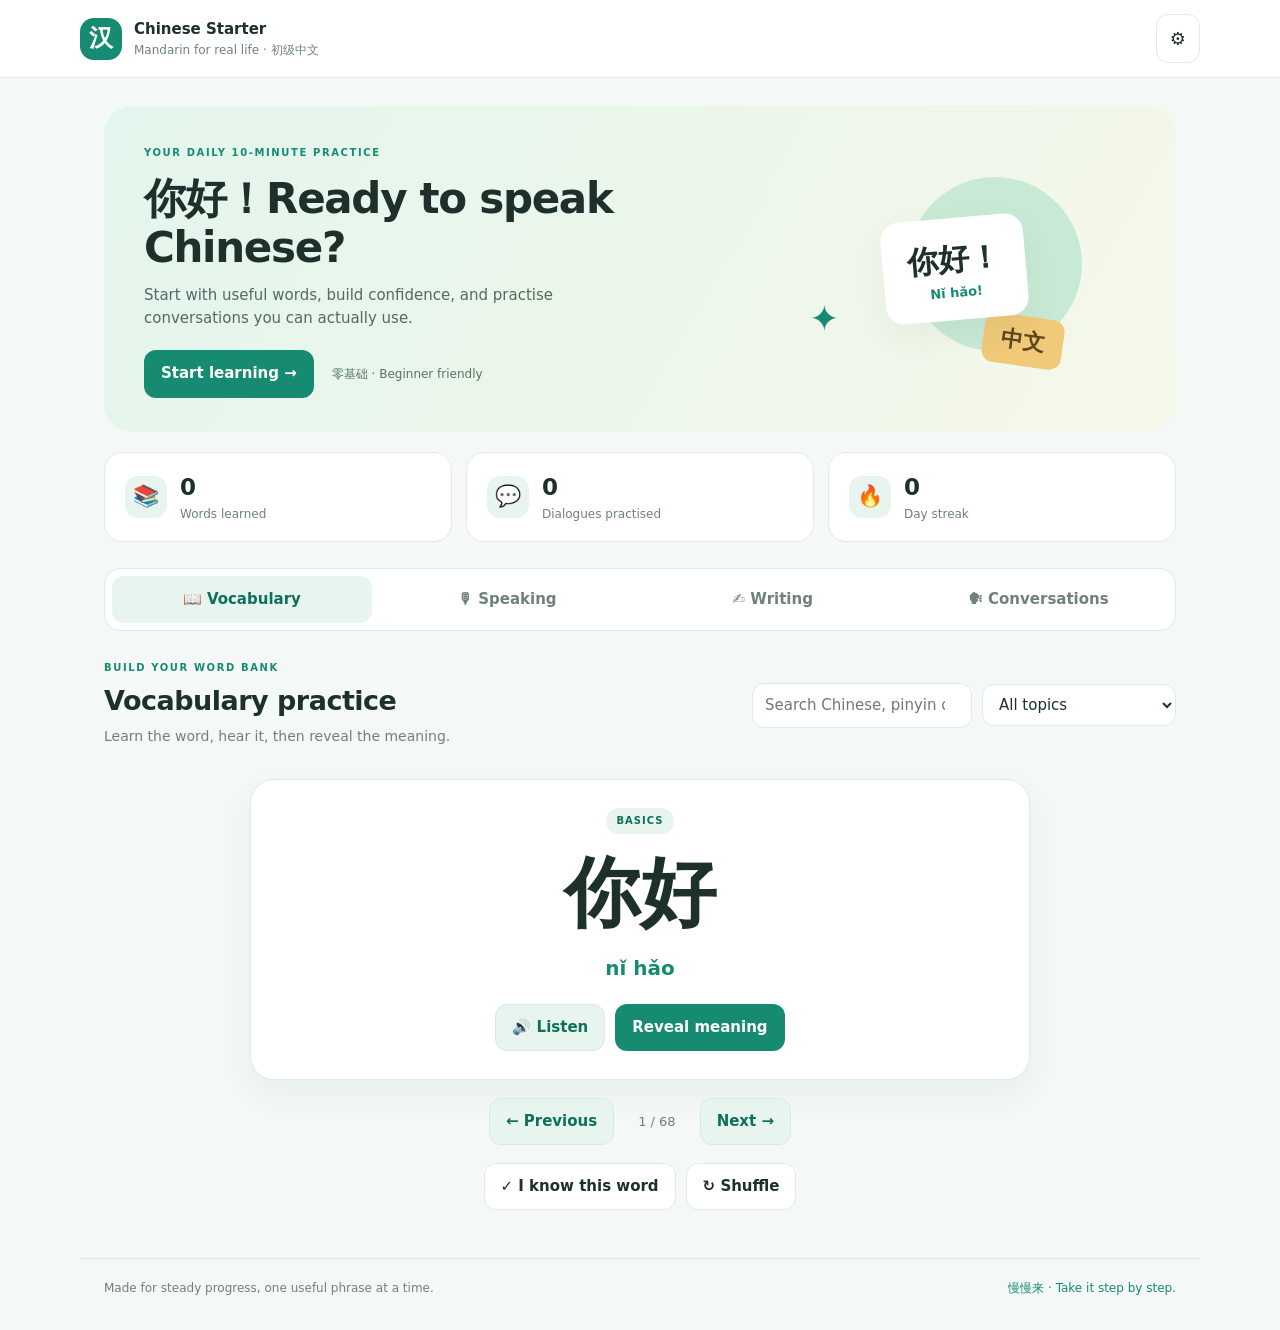
==== commit dde2c0e2: "Update" ====
--- a/web/index.html
+++ b/web/index.html
@@ -32,7 +32,7 @@
 </section>
 <section id="speaking" class="panel">
  <div class="section-head"><div><span class="eyebrow">LISTEN · REPEAT · IMPROVE</span><h2>Speaking studio</h2><p>Listen to a phrase, say it aloud, and check your confidence.</p></div></div>
- <div class="practice-card"><label for="speakTopic">Choose a phrase</label><select id="speakTopic"></select><div id="speakHanzi" class="hanzi medium">请再说一遍。</div><div id="speakPinyin" class="pinyin">qǐng zài shuō yí biàn</div><p id="speakMeaning" class="meaning">Please say that again.</p><div class="button-row"><button id="speakAudio" class="primary">🔊 Listen</button><button id="micBtn" class="secondary">🎙 Try speaking</button></div><p id="speechResult" class="feedback" aria-live="polite">Tip: speak slowly and clearly. Speech recognition varies by browser and device.</p><div class="self-rating"><span>How did it feel?</span><button data-rating="again">Try again</button><button data-rating="good">Good</button><button data-rating="easy">Easy</button></div></div>
+ <div class="practice-card"><label for="speakTopic">Choose a phrase</label><select id="speakTopic"></select><div id="speakHanzi" class="hanzi medium">请再说一遍。</div><div id="speakPinyin" class="pinyin">qǐng zài shuō yí biàn</div><p id="speakMeaning" class="meaning">Please say that again.</p><div class="button-row"><button id="speakAudio" class="primary">🔊 Listen</button><button id="stopAudio" class="secondary">■ Stop audio</button><button id="micBtn" class="secondary">🎙 Try speaking</button></div><p id="speechResult" class="feedback" aria-live="polite">Ready. Tap Listen to test Chinese audio, or Try speaking to test your microphone.</p><div class="self-rating"><span>How did it feel?</span><button data-rating="again">Try again</button><button data-rating="good">Good</button><button data-rating="easy">Easy</button></div></div>
  <div class="tip-box">💡 <strong>Beginner tip:</strong> Mandarin has four main tones. Copy the rhythm first; accuracy will improve with repetition.</div>
 </section>
 <section id="writing" class="panel">
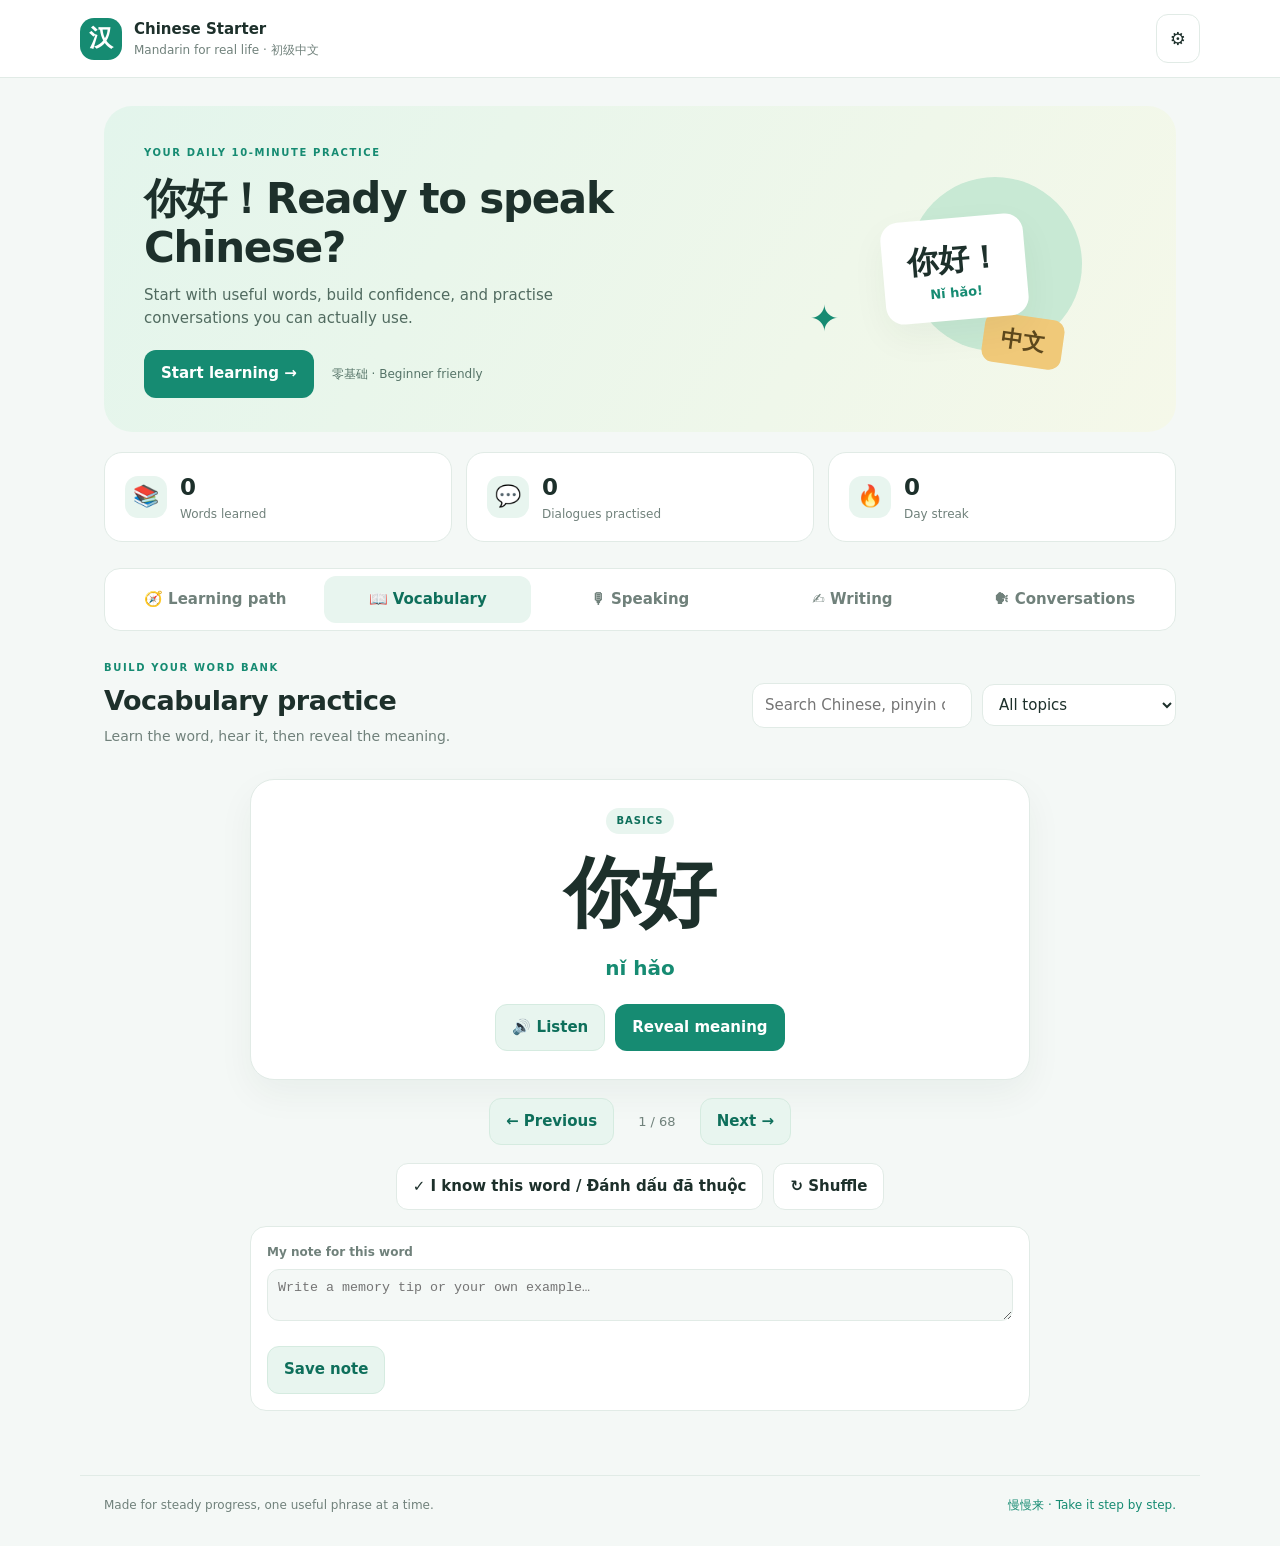
==== commit ca0878e0: "Update" ====
--- a/web/index.html
+++ b/web/index.html
@@ -13,22 +13,37 @@
 </header>
 <main>
 <section class="hero">
-  <div><span class="eyebrow">YOUR DAILY 10-MINUTE PRACTICE</span><h1>你好！Ready to speak Chinese?</h1><p>Start with useful words, build confidence, and practise conversations you can actually use.</p><div class="hero-actions"><button class="primary" data-go="vocab">Start learning <span>→</span></button><span class="hero-note">零基础 · Beginner friendly</span></div></div>
+  <div><span class="eyebrow">YOUR DAILY 10-MINUTE PRACTICE</span><h1>你好！Ready to speak Chinese?</h1><p>Start with useful words, build confidence, and practise conversations you can actually use.</p><div class="hero-actions"><button class="primary" data-go="learning">Start learning <span>→</span></button><span class="hero-note">零基础 · Beginner friendly</span></div></div>
   <div class="hero-art" aria-hidden="true"><div class="sun"></div><div class="speech">你好！<small>Nǐ hǎo!</small></div><div class="book">中文</div><div class="plant">✦</div></div>
 </section>
+<section id="learning" class="panel">
+ <div class="section-head"><div><span class="eyebrow">YOUR PERSONAL MANDARIN PLAN</span><h2>Learning path</h2><p>Take a placement check, choose topics and study at your own pace.</p></div></div>
+ <div class="learning-controls">
+  <div class="control-card"><label for="learningLanguage">Learning language</label><select id="learningLanguage"><option value="vi">Vietnamese → Chinese (Tiếng Việt – Trung)</option><option value="en">English → Chinese (English – Chinese)</option></select></div>
+  <div class="control-card"><label for="levelSelect">Your level</label><select id="levelSelect"><option value="beginner">Sơ cấp · Beginner</option><option value="intermediate">Trung cấp · Intermediate</option><option value="advanced">Cao cấp · Advanced</option></select></div>
+  <div class="control-card"><label for="frequencySelect">Study frequency</label><select id="frequencySelect"><option value="3">3 days / week</option><option value="4">4 days / week</option><option value="5" selected>5 days / week</option><option value="6">6 days / week</option><option value="7">Every day</option></select></div>
+ </div>
+ <div class="path-grid"><article class="path-card"><span class="pill">STEP 1</span><h3>🎯 Placement test</h3><p>Answer 5 quick questions to get a suggested level. You can change it anytime.</p><button class="primary" id="placementStart">Start placement test</button><p id="placementResult" class="feedback" aria-live="polite"></p></article>
+ <article class="path-card"><span class="pill">STEP 2</span><h3>🔔 Daily reminder</h3><p>Choose a time and let the app remind you to practise.</p><div class="reminder-row"><input id="reminderTime" type="time" value="19:30" aria-label="Reminder time"><label class="switch-label"><input id="reminderEnabled" type="checkbox"> Enable reminder</label></div><button class="secondary" id="saveReminder">Save reminder</button><p id="reminderStatus" class="feedback" aria-live="polite"></p></article></div>
+ <div class="topic-card"><div class="section-head"><div><h3>Choose your topics</h3><p>Select any topics you want to learn. Your path will focus on these.</p></div><button id="selectAllTopics" class="outline">Select all</button></div><div id="topicChoices" class="topic-choices"></div></div>
+ <div class="topic-card"><div class="section-head"><div><h3 id="pathTitle">Beginner · 20 lessons</h3><p id="pathSub">Complete lessons in order; take a review test after every 5 lessons.</p></div><div class="path-progress"><strong id="lessonProgress">0 / 20</strong><small>lessons complete</small></div></div><div class="progress-track"><span id="lessonProgressBar"></span></div><div id="lessonList" class="lesson-list"></div></div>
+ <div id="lessonStudy" class="path-card hidden"><div class="section-head"><div><span class="eyebrow" id="lessonMeta">LESSON</span><h3 id="lessonTitle">Lesson title</h3></div><button class="icon-btn" id="closeLesson" aria-label="Close lesson">✕</button></div><div id="lessonContent"></div><button class="primary full" id="completeLesson">✓ Mark lesson complete</button><p id="lessonFeedback" class="feedback" aria-live="polite"></p></div>
+ <div id="reviewTest" class="path-card hidden"><div class="section-head"><div><span class="eyebrow">PROGRESS CHECK</span><h3 id="testTitle">Review test</h3></div><button class="icon-btn" id="closeTest" aria-label="Close test">✕</button></div><div id="testContent"></div><button class="primary full" id="submitTest">Check answers</button><p id="testFeedback" class="feedback" aria-live="polite"></p></div>
+</section>
+
 <section class="stats">
  <div class="stat"><span class="stat-icon">📚</span><div><strong id="wordsStat">0</strong><small>Words learned</small></div></div>
  <div class="stat"><span class="stat-icon">💬</span><div><strong id="dialogsStat">0</strong><small>Dialogues practised</small></div></div>
  <div class="stat"><span class="stat-icon">🔥</span><div><strong id="streakStat">0</strong><small>Day streak</small></div></div>
 </section>
 <nav class="tabs" aria-label="Learning sections">
-<button class="tab active" data-tab="vocab">📖 Vocabulary</button><button class="tab" data-tab="speaking">🎙 Speaking</button><button class="tab" data-tab="writing">✍️ Writing</button><button class="tab" data-tab="conversation">🗣 Conversations</button>
+<button class="tab" data-tab="learning">🧭 Learning path</button><button class="tab active" data-tab="vocab">📖 Vocabulary</button><button class="tab" data-tab="speaking">🎙 Speaking</button><button class="tab" data-tab="writing">✍️ Writing</button><button class="tab" data-tab="conversation">🗣 Conversations</button>
 </nav>
 <section id="vocab" class="panel active">
  <div class="section-head"><div><span class="eyebrow">BUILD YOUR WORD BANK</span><h2>Vocabulary practice</h2><p>Learn the word, hear it, then reveal the meaning.</p></div><div class="vocab-controls"><input id="vocabSearch" type="search" placeholder="Search Chinese, pinyin or English…" aria-label="Search vocabulary"><select id="vocabCategory" aria-label="Vocabulary category"><option value="all">All topics</option><option value="basics">Basics</option><option value="daily">Daily life</option><option value="work">At work</option><option value="meeting">Customer meetings</option></select></div></div>
  <div class="flashcard" id="flashcard"><span id="wordTag" class="pill">BASICS</span><div id="hanzi" class="hanzi">你好</div><div id="pinyin" class="pinyin">nǐ hǎo</div><div id="meaning" class="meaning hidden">Hello</div><div id="example" class="example hidden"></div><div class="card-actions"><button id="audioBtn" class="secondary">🔊 Listen</button><button id="revealBtn" class="primary">Reveal meaning</button></div></div>
  <div class="practice-nav"><button id="prevWord" class="secondary">← Previous</button><span id="wordCounter">1 / 1</span><button id="nextWord" class="secondary">Next →</button></div>
- <div class="inline-actions"><button id="knownBtn" class="outline">✓ I know this word</button><button id="shuffleBtn" class="outline">↻ Shuffle</button></div>
+ <div class="inline-actions"><button id="knownBtn" class="outline">✓ I know this word</button><button id="shuffleBtn" class="outline">↻ Shuffle</button></div><div class="word-notes"><label for="wordNote">My note for this word</label><textarea id="wordNote" rows="2" placeholder="Write a memory tip or your own example…"></textarea><button id="saveWordNote" class="secondary">Save note</button><span id="noteStatus" class="feedback" aria-live="polite"></span></div>
 </section>
 <section id="speaking" class="panel">
  <div class="section-head"><div><span class="eyebrow">LISTEN · REPEAT · IMPROVE</span><h2>Speaking studio</h2><p>Listen to a phrase, say it aloud, and check your confidence.</p></div></div>
@@ -45,6 +60,6 @@
 </section>
 </main>
 <footer>Made for steady progress, one useful phrase at a time. <span>慢慢来 · Take it step by step.</span></footer>
-<dialog id="settingsDialog"><form method="dialog" id="settingsForm"><div class="dialog-title"><div><span class="eyebrow">MAKE IT YOURS</span><h2>Settings</h2></div><button class="icon-btn" value="cancel" aria-label="Close">✕</button></div><label for="themeSelect">Appearance</label><select id="themeSelect"><option value="light">Light</option><option value="dark">Dark</option></select><label for="accentSelect">Accent colour</label><select id="accentSelect"><option value="#168b72">Jade green</option><option value="#3978d4">Calm blue</option><option value="#9a62c7">Lavender</option><option value="#e17848">Warm orange</option><option value="#d04e78">Rose</option></select><p class="muted">Your learning progress and preferences are stored on this device.</p><button class="primary full" id="saveSettings" value="default">Save settings</button></form></dialog>
+<dialog id="settingsDialog"><form method="dialog" id="settingsForm"><div class="dialog-title"><div><span class="eyebrow">MAKE IT YOURS</span><h2>Settings</h2></div><button class="icon-btn" value="cancel" aria-label="Close">✕</button></div><label for="themeSelect">Appearance</label><select id="themeSelect"><option value="light">Light</option><option value="dark">Dark</option></select><label for="accentSelect">Accent colour</label><select id="accentSelect"><option value="#168b72">Jade green</option><option value="#3978d4">Calm blue</option><option value="#9a62c7">Lavender</option><option value="#e17848">Warm orange</option><option value="#d04e78">Rose</option></select><label for="settingsLanguage">Learning language</label><select id="settingsLanguage"><option value="vi">Vietnamese – Chinese</option><option value="en">English – Chinese</option></select><p class="muted">Your learning progress and preferences are stored on this device.</p><button class="primary full" id="saveSettings" value="default">Save settings</button></form></dialog>
 <script src="app.js"></script>
 </body></html>
--- a/web/styles.css
+++ b/web/styles.css
@@ -9,3 +9,7 @@
 .tab{border-radius:12px}
 .scenario-btn:focus-visible,.line button:focus-visible{outline:3px solid #74c9b2;outline-offset:2px}
 @media(max-width:720px){.vocab-controls{width:100%}.vocab-controls input,.vocab-controls select{width:100%;min-width:0}.card-actions>*{flex:1}.inline-actions>*{flex:1}.practice-nav{gap:12px}.practice-nav button{padding:9px 10px}.hanzi.medium{font-size:42px}.self-rating span{width:100%}.conversation-tip{font-size:12px}}
+
+/* Learning roadmap v6 */
+.learning-controls{display:grid;grid-template-columns:repeat(3,minmax(0,1fr));gap:12px;margin:16px 0}.control-card,.path-card,.topic-card{background:var(--surface);border:1px solid var(--line);border-radius:20px;padding:20px;box-shadow:var(--shadow)}.control-card label,.word-notes label{display:block;font-weight:750;font-size:12px;color:var(--muted);margin-bottom:7px}.control-card select{width:100%}.path-grid{display:grid;grid-template-columns:1fr 1fr;gap:14px;margin:14px 0}.path-card h3,.topic-card h3{margin:10px 0}.path-card p,.topic-card p{color:var(--muted);font-size:13px}.path-card .primary,.path-card .secondary{margin-top:8px}.reminder-row{display:flex;gap:12px;align-items:center;flex-wrap:wrap;margin:12px 0}.switch-label{display:flex!important;gap:7px;align-items:center!important}.topic-card{margin:14px 0}.topic-card .section-head{margin:0 0 15px}.topic-choices{display:grid;grid-template-columns:repeat(2,minmax(0,1fr));gap:10px}.topic-choice{display:flex;gap:10px;align-items:center;border:1px solid var(--line);border-radius:14px;padding:12px;cursor:pointer}.topic-choice input{accent-color:var(--accent)}.topic-choice>span:first-of-type{font-size:24px}.topic-choice strong,.topic-choice small{display:block}.topic-choice strong{font-size:13px}.topic-choice small{font-size:11px;color:var(--muted)}.path-progress{text-align:right}.path-progress strong,.path-progress small{display:block}.path-progress small{color:var(--muted);font-size:11px}.progress-track{height:8px;background:var(--soft);border-radius:999px;overflow:hidden;margin:0 0 14px}.progress-track span{display:block;height:100%;width:0;background:var(--accent);border-radius:999px;transition:width .2s}.lesson-list{display:grid;gap:8px}.lesson-row{display:flex;align-items:center;gap:12px;text-align:left;background:var(--bg);border:1px solid var(--line);padding:12px;border-radius:14px;color:var(--text);width:100%}.lesson-row.completed{background:var(--soft);border-color:#a7d9c5}.lesson-number{width:36px;height:36px;border-radius:12px;background:var(--surface);display:grid;place-items:center;font-weight:800;color:var(--accent);flex-shrink:0}.lesson-info{flex:1;min-width:0}.lesson-info strong,.lesson-info small{display:block}.lesson-info strong{font-size:13px}.lesson-info small{font-size:11px;color:var(--muted);overflow-wrap:anywhere}.lesson-state{font-size:11px;color:var(--accent);font-weight:750}.review-row{width:100%;padding:10px;border:1px dashed var(--line);border-radius:12px;background:transparent;color:var(--accent);text-align:left}.review-row:disabled{opacity:.45;cursor:not-allowed}.lesson-vocab{display:grid;grid-template-columns:repeat(2,minmax(0,1fr));gap:10px}.lesson-word{background:var(--bg);border:1px solid var(--line);border-radius:14px;padding:14px}.lesson-word .hanzi{margin:0}.small-hanzi{font-size:38px}.lesson-word .pinyin{font-size:14px}.lesson-word p{font-size:12px;color:var(--muted)}.lesson-word button{margin:4px 4px 0 0;font-size:12px}.lesson-practice{border-top:1px solid var(--line);margin-top:16px;padding-top:12px}.lesson-practice input{width:100%}.test-question{padding:14px 0;border-bottom:1px solid var(--line)}.test-question>div{display:grid;grid-template-columns:1fr 1fr;gap:8px;margin-top:10px}.test-question label,.test-option{padding:10px;background:var(--bg);border-radius:10px;font-size:13px}.placement-box{padding:12px;background:var(--bg);border-radius:12px}.test-option{display:block;margin:8px 0}.word-notes{max-width:780px;margin:16px auto;padding:16px;background:var(--surface);border:1px solid var(--line);border-radius:16px}.word-notes textarea{width:100%;resize:vertical;border:1px solid var(--line);border-radius:12px;padding:10px;background:var(--bg);color:var(--text)}.word-notes .feedback{display:inline-block;margin-left:10px}.hidden{display:none!important}
+@media(max-width:720px){.learning-controls,.path-grid{grid-template-columns:1fr}.topic-choices,.lesson-vocab{grid-template-columns:1fr}.path-card,.topic-card{padding:15px}.lesson-state{max-width:72px;text-align:right}.test-question>div{grid-template-columns:1fr}.lesson-row{padding:10px}}
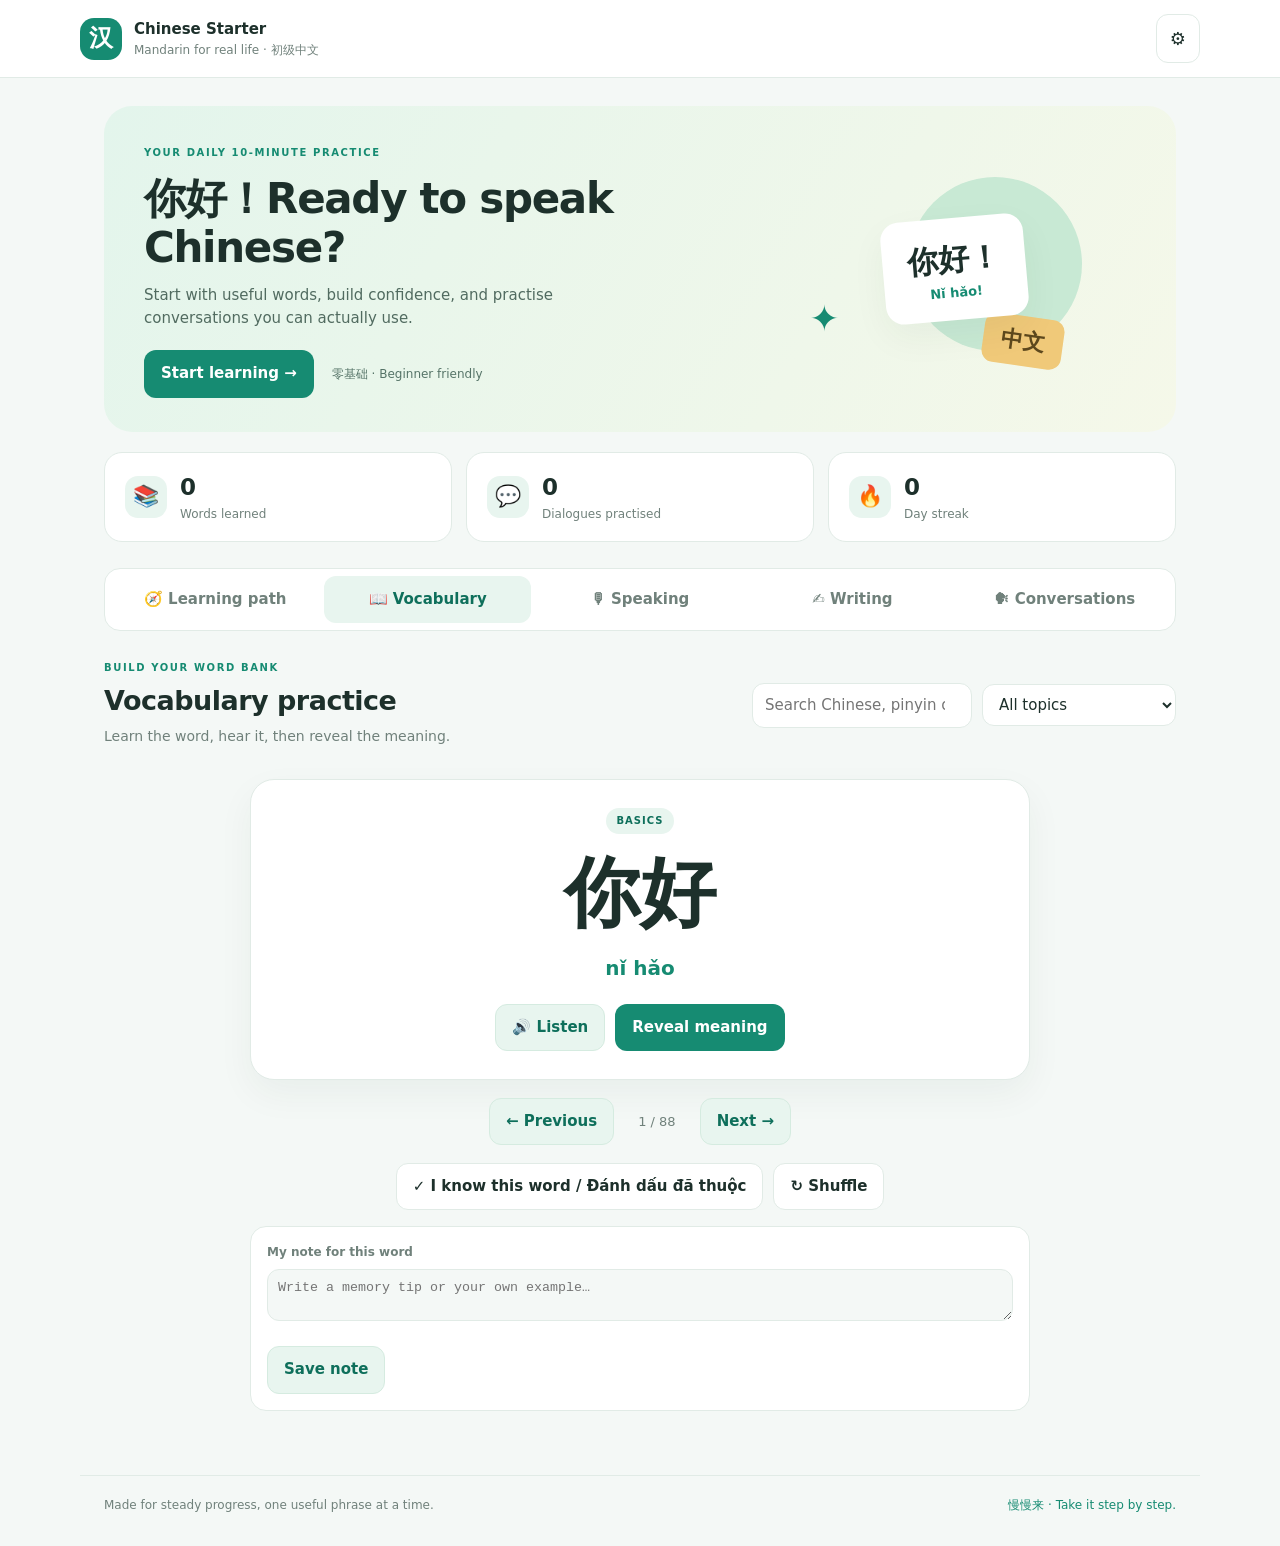
==== commit f6c55f1b: "Update" ====
--- a/web/index.html
+++ b/web/index.html
@@ -17,18 +17,25 @@
   <div class="hero-art" aria-hidden="true"><div class="sun"></div><div class="speech">你好！<small>Nǐ hǎo!</small></div><div class="book">中文</div><div class="plant">✦</div></div>
 </section>
 <section id="learning" class="panel">
+ <div class="learning-top-actions"><button type="button" class="secondary" id="backHome">← Trang chủ</button><button type="button" class="outline" id="quickPlacement">🎯 Test đầu vào</button></div>
  <div class="section-head"><div><span class="eyebrow">YOUR PERSONAL MANDARIN PLAN</span><h2>Learning path</h2><p>Take a placement check, choose topics and study at your own pace.</p></div></div>
+ <div class="level-switch" role="tablist" aria-label="Learning level">
+  <button type="button" class="level-chip active" data-level="beginner"><span>🌱</span><strong>Sơ cấp</strong><small>Beginner</small></button>
+  <button type="button" class="level-chip" data-level="intermediate"><span>🌿</span><strong>Trung cấp</strong><small>Intermediate</small></button>
+  <button type="button" class="level-chip" data-level="advanced"><span>🌳</span><strong>Cao cấp</strong><small>Advanced</small></button>
+ </div>
  <div class="learning-controls">
   <div class="control-card"><label for="learningLanguage">Learning language</label><select id="learningLanguage"><option value="vi">Vietnamese → Chinese (Tiếng Việt – Trung)</option><option value="en">English → Chinese (English – Chinese)</option></select></div>
   <div class="control-card"><label for="levelSelect">Your level</label><select id="levelSelect"><option value="beginner">Sơ cấp · Beginner</option><option value="intermediate">Trung cấp · Intermediate</option><option value="advanced">Cao cấp · Advanced</option></select></div>
   <div class="control-card"><label for="frequencySelect">Study frequency</label><select id="frequencySelect"><option value="3">3 days / week</option><option value="4">4 days / week</option><option value="5" selected>5 days / week</option><option value="6">6 days / week</option><option value="7">Every day</option></select></div>
  </div>
- <div class="path-grid"><article class="path-card"><span class="pill">STEP 1</span><h3>🎯 Placement test</h3><p>Answer 5 quick questions to get a suggested level. You can change it anytime.</p><button class="primary" id="placementStart">Start placement test</button><p id="placementResult" class="feedback" aria-live="polite"></p></article>
+ <div class="path-grid path-screen" data-screen="plan"><article class="path-card"><span class="pill">STEP 1</span><h3>🎯 Placement test</h3><p>Answer 5 quick questions to get a suggested level. You can change it anytime.</p><button class="primary" id="placementStart">Start placement test</button><p id="placementResult" class="feedback" aria-live="polite"></p></article>
  <article class="path-card"><span class="pill">STEP 2</span><h3>🔔 Daily reminder</h3><p>Choose a time and let the app remind you to practise.</p><div class="reminder-row"><input id="reminderTime" type="time" value="19:30" aria-label="Reminder time"><label class="switch-label"><input id="reminderEnabled" type="checkbox"> Enable reminder</label></div><button class="secondary" id="saveReminder">Save reminder</button><p id="reminderStatus" class="feedback" aria-live="polite"></p></article></div>
- <div class="topic-card"><div class="section-head"><div><h3>Choose your topics</h3><p>Select any topics you want to learn. Your path will focus on these.</p></div><button id="selectAllTopics" class="outline">Select all</button></div><div id="topicChoices" class="topic-choices"></div></div>
- <div class="topic-card"><div class="section-head"><div><h3 id="pathTitle">Beginner · 20 lessons</h3><p id="pathSub">Complete lessons in order; take a review test after every 5 lessons.</p></div><div class="path-progress"><strong id="lessonProgress">0 / 20</strong><small>lessons complete</small></div></div><div class="progress-track"><span id="lessonProgressBar"></span></div><div id="lessonList" class="lesson-list"></div></div>
- <div id="lessonStudy" class="path-card hidden"><div class="section-head"><div><span class="eyebrow" id="lessonMeta">LESSON</span><h3 id="lessonTitle">Lesson title</h3></div><button class="icon-btn" id="closeLesson" aria-label="Close lesson">✕</button></div><div id="lessonContent"></div><button class="primary full" id="completeLesson">✓ Mark lesson complete</button><p id="lessonFeedback" class="feedback" aria-live="polite"></p></div>
- <div id="reviewTest" class="path-card hidden"><div class="section-head"><div><span class="eyebrow">PROGRESS CHECK</span><h3 id="testTitle">Review test</h3></div><button class="icon-btn" id="closeTest" aria-label="Close test">✕</button></div><div id="testContent"></div><button class="primary full" id="submitTest">Check answers</button><p id="testFeedback" class="feedback" aria-live="polite"></p></div>
+ <div class="learning-subnav" role="tablist" aria-label="Learning path screens"><button type="button" class="subnav-btn active" data-path-screen="lessons">📚 Bài học</button><button type="button" class="subnav-btn" data-path-screen="topics">🧭 Chủ đề</button><button type="button" class="subnav-btn" data-path-screen="plan">⚙️ Lịch học</button></div>
+ <div class="topic-card path-screen" data-screen="topics"><div class="section-head"><div><h3>Choose your topics</h3><p>Select any topics you want to learn. Your path will focus on these.</p></div><button id="selectAllTopics" class="outline">Select all</button></div><div id="topicChoices" class="topic-choices"></div></div>
+ <div class="topic-card path-screen active" data-screen="lessons"><div class="section-head"><div><h3 id="pathTitle">Beginner · 20 lessons</h3><p id="pathSub">Complete lessons in order; take a review test after every 5 lessons.</p></div><div class="path-progress"><strong id="lessonProgress">0 / 20</strong><small>lessons complete</small></div></div><div class="progress-track"><span id="lessonProgressBar"></span></div><div class="unit-switch" id="unitSwitch" aria-label="Lesson units"></div><p class="unit-caption" id="unitCaption">Unit 1 · Lessons 1–5</p><div id="lessonList" class="lesson-list"></div></div>
+ <div id="lessonStudy" class="lesson-screen hidden"><div class="lesson-screen-top"><button type="button" class="secondary" id="backToLessons">← Danh sách bài học</button><span class="eyebrow" id="lessonMeta">LESSON</span></div><div class="section-head"><div><h2 id="lessonTitle">Lesson title</h2></div><button class="icon-btn" id="closeLesson" aria-label="Close lesson">✕</button></div><div id="lessonContent"></div><button class="primary full" id="completeLesson">✓ Mark lesson complete</button><p id="lessonFeedback" class="feedback" aria-live="polite"></p></div>
+ <div id="reviewTest" class="lesson-screen hidden"><div class="lesson-screen-top"><button type="button" class="secondary" id="backFromTest">← Danh sách bài học</button><span class="eyebrow">PROGRESS CHECK</span></div><div class="section-head"><div><h2 id="testTitle">Review test</h2></div><button class="icon-btn" id="closeTest" aria-label="Close test">✕</button></div><div id="testContent"></div><button class="primary full" id="submitTest">Check answers</button><p id="testFeedback" class="feedback" aria-live="polite"></p></div>
 </section>
 
 <section class="stats">
@@ -60,6 +67,6 @@
 </section>
 </main>
 <footer>Made for steady progress, one useful phrase at a time. <span>慢慢来 · Take it step by step.</span></footer>
-<dialog id="settingsDialog"><form method="dialog" id="settingsForm"><div class="dialog-title"><div><span class="eyebrow">MAKE IT YOURS</span><h2>Settings</h2></div><button class="icon-btn" value="cancel" aria-label="Close">✕</button></div><label for="themeSelect">Appearance</label><select id="themeSelect"><option value="light">Light</option><option value="dark">Dark</option></select><label for="accentSelect">Accent colour</label><select id="accentSelect"><option value="#168b72">Jade green</option><option value="#3978d4">Calm blue</option><option value="#9a62c7">Lavender</option><option value="#e17848">Warm orange</option><option value="#d04e78">Rose</option></select><label for="settingsLanguage">Learning language</label><select id="settingsLanguage"><option value="vi">Vietnamese – Chinese</option><option value="en">English – Chinese</option></select><p class="muted">Your learning progress and preferences are stored on this device.</p><button class="primary full" id="saveSettings" value="default">Save settings</button></form></dialog>
+<dialog id="settingsDialog"><form method="dialog" id="settingsForm"><div class="dialog-title"><div><span class="eyebrow">MAKE IT YOURS</span><h2>Settings</h2></div><button class="icon-btn" value="cancel" aria-label="Close">✕</button></div><label for="themeSelect">Appearance</label><select id="themeSelect"><option value="light">Light</option><option value="dark">Dark</option></select><label for="accentSelect">Accent colour</label><select id="accentSelect"><option value="#168b72">Jade green</option><option value="#3978d4">Calm blue</option><option value="#9a62c7">Lavender</option><option value="#e17848">Warm orange</option><option value="#d04e78">Rose</option></select><label for="settingsLevel">Trình độ học mặc định</label><select id="settingsLevel"><option value="beginner">Sơ cấp · Beginner</option><option value="intermediate">Trung cấp · Intermediate</option><option value="advanced">Cao cấp · Advanced</option></select><label for="settingsLanguage">Learning language</label><select id="settingsLanguage"><option value="vi">Vietnamese – Chinese</option><option value="en">English – Chinese</option></select><p class="muted">Your learning progress and preferences are stored on this device.</p><button class="primary full" id="saveSettings" value="default">Save settings</button></form></dialog>
 <script src="app.js"></script>
 </body></html>
--- a/web/styles.css
+++ b/web/styles.css
@@ -13,3 +13,36 @@
 /* Learning roadmap v6 */
 .learning-controls{display:grid;grid-template-columns:repeat(3,minmax(0,1fr));gap:12px;margin:16px 0}.control-card,.path-card,.topic-card{background:var(--surface);border:1px solid var(--line);border-radius:20px;padding:20px;box-shadow:var(--shadow)}.control-card label,.word-notes label{display:block;font-weight:750;font-size:12px;color:var(--muted);margin-bottom:7px}.control-card select{width:100%}.path-grid{display:grid;grid-template-columns:1fr 1fr;gap:14px;margin:14px 0}.path-card h3,.topic-card h3{margin:10px 0}.path-card p,.topic-card p{color:var(--muted);font-size:13px}.path-card .primary,.path-card .secondary{margin-top:8px}.reminder-row{display:flex;gap:12px;align-items:center;flex-wrap:wrap;margin:12px 0}.switch-label{display:flex!important;gap:7px;align-items:center!important}.topic-card{margin:14px 0}.topic-card .section-head{margin:0 0 15px}.topic-choices{display:grid;grid-template-columns:repeat(2,minmax(0,1fr));gap:10px}.topic-choice{display:flex;gap:10px;align-items:center;border:1px solid var(--line);border-radius:14px;padding:12px;cursor:pointer}.topic-choice input{accent-color:var(--accent)}.topic-choice>span:first-of-type{font-size:24px}.topic-choice strong,.topic-choice small{display:block}.topic-choice strong{font-size:13px}.topic-choice small{font-size:11px;color:var(--muted)}.path-progress{text-align:right}.path-progress strong,.path-progress small{display:block}.path-progress small{color:var(--muted);font-size:11px}.progress-track{height:8px;background:var(--soft);border-radius:999px;overflow:hidden;margin:0 0 14px}.progress-track span{display:block;height:100%;width:0;background:var(--accent);border-radius:999px;transition:width .2s}.lesson-list{display:grid;gap:8px}.lesson-row{display:flex;align-items:center;gap:12px;text-align:left;background:var(--bg);border:1px solid var(--line);padding:12px;border-radius:14px;color:var(--text);width:100%}.lesson-row.completed{background:var(--soft);border-color:#a7d9c5}.lesson-number{width:36px;height:36px;border-radius:12px;background:var(--surface);display:grid;place-items:center;font-weight:800;color:var(--accent);flex-shrink:0}.lesson-info{flex:1;min-width:0}.lesson-info strong,.lesson-info small{display:block}.lesson-info strong{font-size:13px}.lesson-info small{font-size:11px;color:var(--muted);overflow-wrap:anywhere}.lesson-state{font-size:11px;color:var(--accent);font-weight:750}.review-row{width:100%;padding:10px;border:1px dashed var(--line);border-radius:12px;background:transparent;color:var(--accent);text-align:left}.review-row:disabled{opacity:.45;cursor:not-allowed}.lesson-vocab{display:grid;grid-template-columns:repeat(2,minmax(0,1fr));gap:10px}.lesson-word{background:var(--bg);border:1px solid var(--line);border-radius:14px;padding:14px}.lesson-word .hanzi{margin:0}.small-hanzi{font-size:38px}.lesson-word .pinyin{font-size:14px}.lesson-word p{font-size:12px;color:var(--muted)}.lesson-word button{margin:4px 4px 0 0;font-size:12px}.lesson-practice{border-top:1px solid var(--line);margin-top:16px;padding-top:12px}.lesson-practice input{width:100%}.test-question{padding:14px 0;border-bottom:1px solid var(--line)}.test-question>div{display:grid;grid-template-columns:1fr 1fr;gap:8px;margin-top:10px}.test-question label,.test-option{padding:10px;background:var(--bg);border-radius:10px;font-size:13px}.placement-box{padding:12px;background:var(--bg);border-radius:12px}.test-option{display:block;margin:8px 0}.word-notes{max-width:780px;margin:16px auto;padding:16px;background:var(--surface);border:1px solid var(--line);border-radius:16px}.word-notes textarea{width:100%;resize:vertical;border:1px solid var(--line);border-radius:12px;padding:10px;background:var(--bg);color:var(--text)}.word-notes .feedback{display:inline-block;margin-left:10px}.hidden{display:none!important}
 @media(max-width:720px){.learning-controls,.path-grid{grid-template-columns:1fr}.topic-choices,.lesson-vocab{grid-template-columns:1fr}.path-card,.topic-card{padding:15px}.lesson-state{max-width:72px;text-align:right}.test-question>div{grid-template-columns:1fr}.lesson-row{padding:10px}}
+
+/* v7: level-specific screens and compact lesson navigation */
+.level-switch{display:grid;grid-template-columns:repeat(3,minmax(0,1fr));gap:10px;margin:18px 0 14px}
+.level-chip{display:flex;flex-direction:column;align-items:flex-start;gap:3px;text-align:left;padding:13px 15px;border:1px solid var(--line);border-radius:16px;background:var(--surface);color:var(--text);min-width:0}
+.level-chip>span{font-size:21px}.level-chip strong{font-size:14px}.level-chip small{font-size:11px;color:var(--muted)}.level-chip.active{border:2px solid var(--accent);background:var(--soft);padding:12px 14px}
+.learning-controls{grid-template-columns:repeat(2,minmax(0,1fr))}.learning-controls .control-card:nth-child(2){display:none}
+.learning-subnav{display:flex;gap:8px;padding:5px;background:var(--bg);border:1px solid var(--line);border-radius:15px;margin:14px 0;position:sticky;top:8px;z-index:5}
+.subnav-btn{flex:1;border:0;border-radius:11px;padding:10px 8px;background:transparent;color:var(--muted);font-weight:750;font-size:13px}.subnav-btn.active{background:var(--surface);color:var(--accent);box-shadow:var(--shadow)}
+.path-screen{display:none!important}.path-screen.active{display:block!important}.path-grid.path-screen.active{display:grid!important}
+.unit-switch{display:grid;grid-template-columns:repeat(4,minmax(0,1fr));gap:7px;margin:15px 0 8px}.unit-btn{border:1px solid var(--line);background:var(--bg);color:var(--text);padding:9px 5px;border-radius:12px;font-size:12px;font-weight:700}.unit-btn.active{background:var(--soft);border-color:var(--accent);color:var(--accent)}.unit-caption{font-size:12px!important;margin:0 0 10px;color:var(--muted)}.lesson-list{max-height:none}
+@media(max-width:720px){.level-switch{gap:7px}.level-chip{padding:11px 9px}.level-chip.active{padding:10px 8px}.level-chip strong{font-size:12px}.level-chip small{font-size:10px}.learning-controls{grid-template-columns:1fr}.learning-controls .control-card:nth-child(2){display:none}.learning-subnav{top:4px}.subnav-btn{font-size:12px;padding:10px 4px}.unit-switch{grid-template-columns:repeat(4,minmax(0,1fr));gap:5px}.unit-btn{font-size:11px;padding:9px 2px}}
+
+/* v8: lessons and review tests open as dedicated screens, not inline scroll targets */
+.lesson-screen{min-height:calc(100dvh - 34px);background:var(--surface);border:1px solid var(--line);border-radius:22px;padding:clamp(16px,4vw,28px);box-shadow:var(--shadow);margin:12px 0 24px;animation:fade .18s ease}
+.lesson-screen-top{display:flex;align-items:center;justify-content:space-between;gap:12px;flex-wrap:wrap;border-bottom:1px solid var(--line);padding-bottom:14px;margin-bottom:18px}
+.lesson-screen .section-head{margin:12px 0 20px}
+.lesson-screen #lessonTitle,.lesson-screen #testTitle{font-size:clamp(24px,5vw,34px)}
+.lesson-screen #lessonContent>p{margin:12px 0 20px}
+.lesson-screen .lesson-vocab{margin:12px 0 20px}
+.lesson-screen .lesson-practice{margin-top:22px}
+@media(max-width:720px){.lesson-screen{min-height:calc(100dvh - 24px);padding:16px 13px;border-radius:18px;margin:8px 0 18px}.lesson-screen-top .secondary{font-size:12px;padding:9px 11px}.lesson-screen .section-head{flex-direction:row;align-items:flex-start;gap:8px}.lesson-screen .lesson-vocab{grid-template-columns:1fr}.lesson-screen .hanzi.small-hanzi{font-size:42px}}
+
+/* Focus mode: once learning starts, remove the landing page and global dashboard. */
+body.learning-mode .hero,body.learning-mode .stats,body.learning-mode .tabs,body.learning-mode main>section.panel:not(#learning){display:none!important}
+body.learning-mode main{padding-top:14px}
+body.learning-mode #learning{display:block!important;scroll-margin-top:12px}
+body.learning-mode #learning>.section-head,body.learning-mode #learning>.level-switch,body.learning-mode #learning>.learning-controls,body.learning-mode #learning>.path-grid,body.learning-mode #learning>.learning-subnav,body.learning-mode #learning>.topic-card{display:none}
+body.learning-mode #learning .lesson-screen:not(.hidden){display:block}
+body.learning-mode #learning .lesson-screen{margin-top:8px}
+body.learning-mode #learning .lesson-screen-top{display:flex;align-items:center;justify-content:space-between;gap:12px;flex-wrap:wrap;position:sticky;top:0;padding:8px 0 12px;background:var(--bg);z-index:5}
+body.learning-mode #learning .lesson-word{margin-bottom:14px}
+@media(max-width:720px){body.learning-mode main{padding:8px 12px 24px}body.learning-mode #learning .section-head{margin:14px 0}}
+.learning-top-actions{display:flex;gap:10px;align-items:center;justify-content:space-between;margin-bottom:16px;position:relative;z-index:2}.learning-top-actions button{min-height:42px}.lesson-screen{scroll-margin-top:14px}#placementResult:empty{display:none}.placement-box{padding:14px;border:1px solid var(--line);border-radius:16px;background:var(--card)}.placement-box .test-option{display:flex;gap:10px;align-items:center;padding:12px;margin:8px 0;border:1px solid var(--line);border-radius:12px}
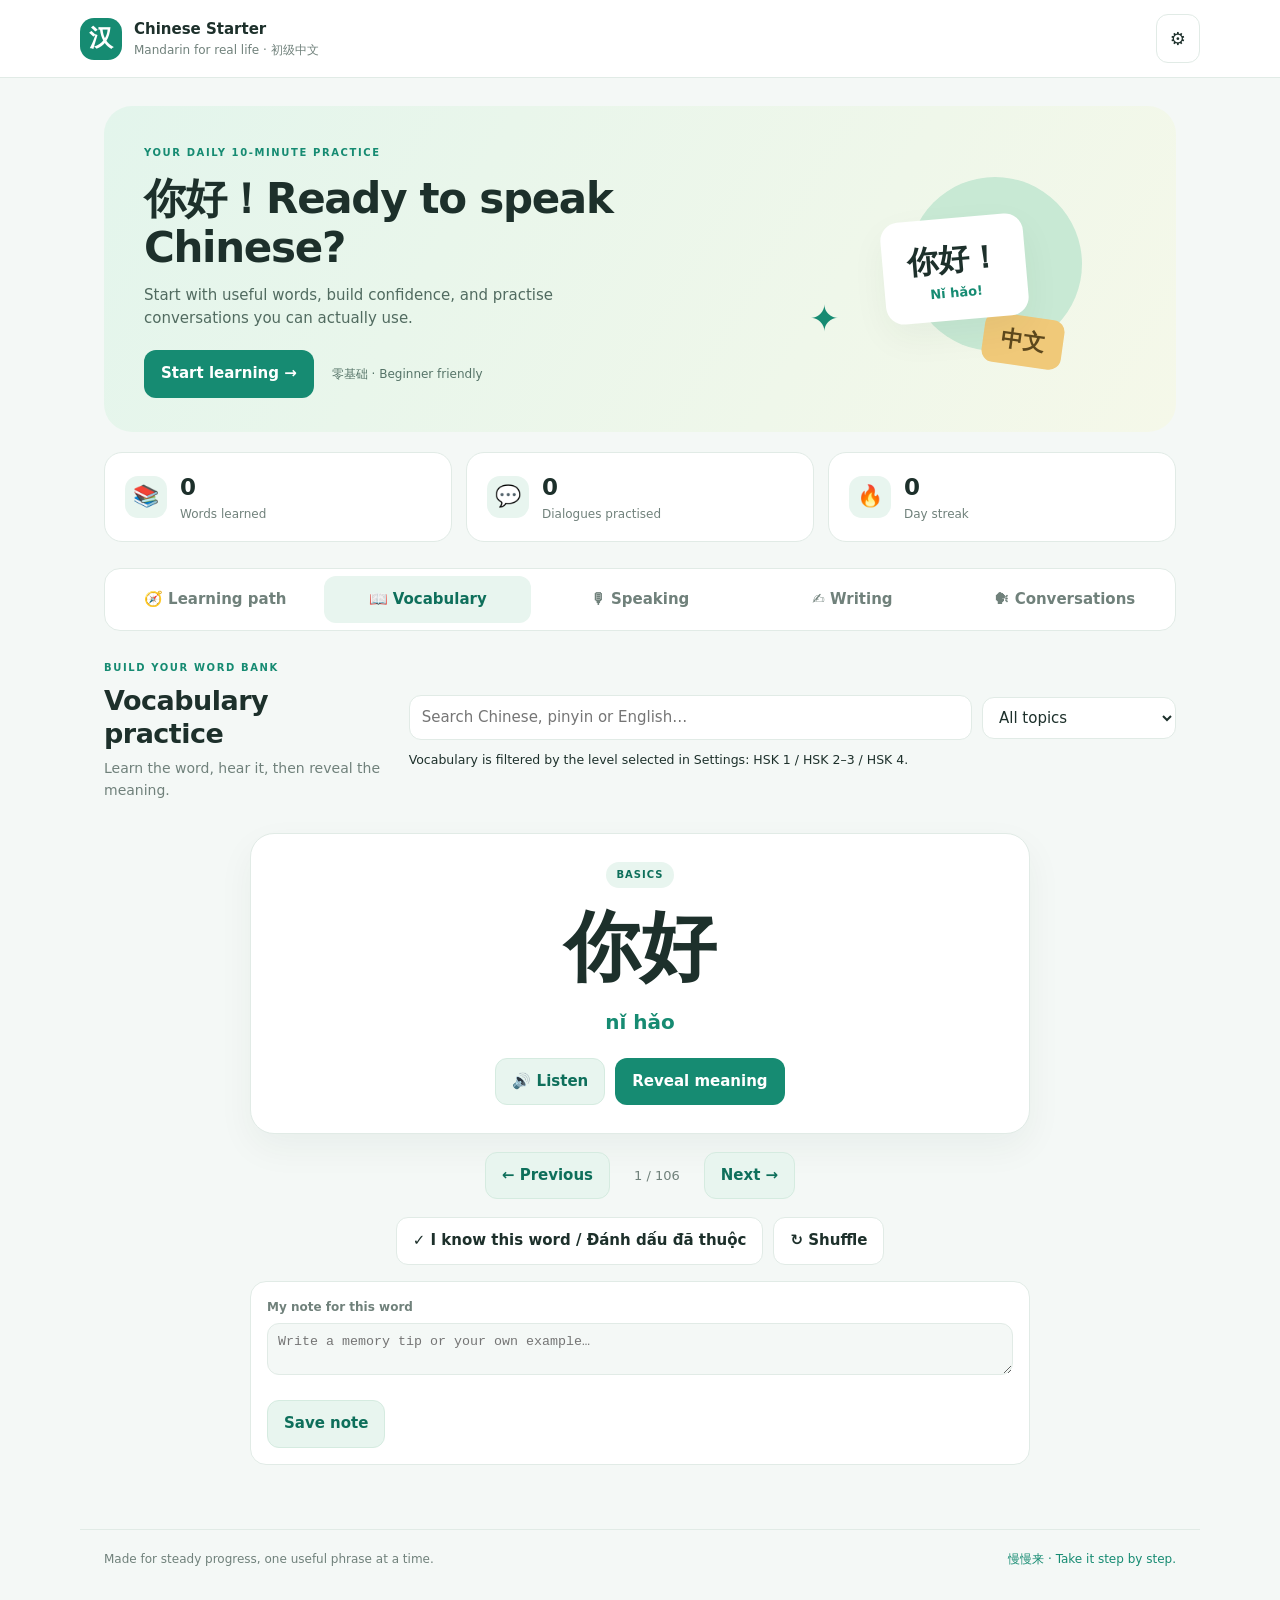
==== commit 45efcc0e: "Update" ====
--- a/web/index.html
+++ b/web/index.html
@@ -47,7 +47,7 @@
 <button class="tab" data-tab="learning">🧭 Learning path</button><button class="tab active" data-tab="vocab">📖 Vocabulary</button><button class="tab" data-tab="speaking">🎙 Speaking</button><button class="tab" data-tab="writing">✍️ Writing</button><button class="tab" data-tab="conversation">🗣 Conversations</button>
 </nav>
 <section id="vocab" class="panel active">
- <div class="section-head"><div><span class="eyebrow">BUILD YOUR WORD BANK</span><h2>Vocabulary practice</h2><p>Learn the word, hear it, then reveal the meaning.</p></div><div class="vocab-controls"><input id="vocabSearch" type="search" placeholder="Search Chinese, pinyin or English…" aria-label="Search vocabulary"><select id="vocabCategory" aria-label="Vocabulary category"><option value="all">All topics</option><option value="basics">Basics</option><option value="daily">Daily life</option><option value="work">At work</option><option value="meeting">Customer meetings</option></select></div></div>
+ <div class="section-head"><div><span class="eyebrow">BUILD YOUR WORD BANK</span><h2>Vocabulary practice</h2><p>Learn the word, hear it, then reveal the meaning.</p></div><div class="vocab-controls"><input id="vocabSearch" type="search" placeholder="Search Chinese, pinyin or English…" aria-label="Search vocabulary"><select id="vocabCategory" aria-label="Vocabulary category"><option value="all">All topics</option><option value="basics">Basics</option><option value="daily">Daily life</option><option value="work">At work</option><option value="meeting">Customer meetings</option></select><small class="hsk-note">Vocabulary is filtered by the level selected in Settings: HSK 1 / HSK 2–3 / HSK 4.</small></div></div>
  <div class="flashcard" id="flashcard"><span id="wordTag" class="pill">BASICS</span><div id="hanzi" class="hanzi">你好</div><div id="pinyin" class="pinyin">nǐ hǎo</div><div id="meaning" class="meaning hidden">Hello</div><div id="example" class="example hidden"></div><div class="card-actions"><button id="audioBtn" class="secondary">🔊 Listen</button><button id="revealBtn" class="primary">Reveal meaning</button></div></div>
  <div class="practice-nav"><button id="prevWord" class="secondary">← Previous</button><span id="wordCounter">1 / 1</span><button id="nextWord" class="secondary">Next →</button></div>
  <div class="inline-actions"><button id="knownBtn" class="outline">✓ I know this word</button><button id="shuffleBtn" class="outline">↻ Shuffle</button></div><div class="word-notes"><label for="wordNote">My note for this word</label><textarea id="wordNote" rows="2" placeholder="Write a memory tip or your own example…"></textarea><button id="saveWordNote" class="secondary">Save note</button><span id="noteStatus" class="feedback" aria-live="polite"></span></div>
